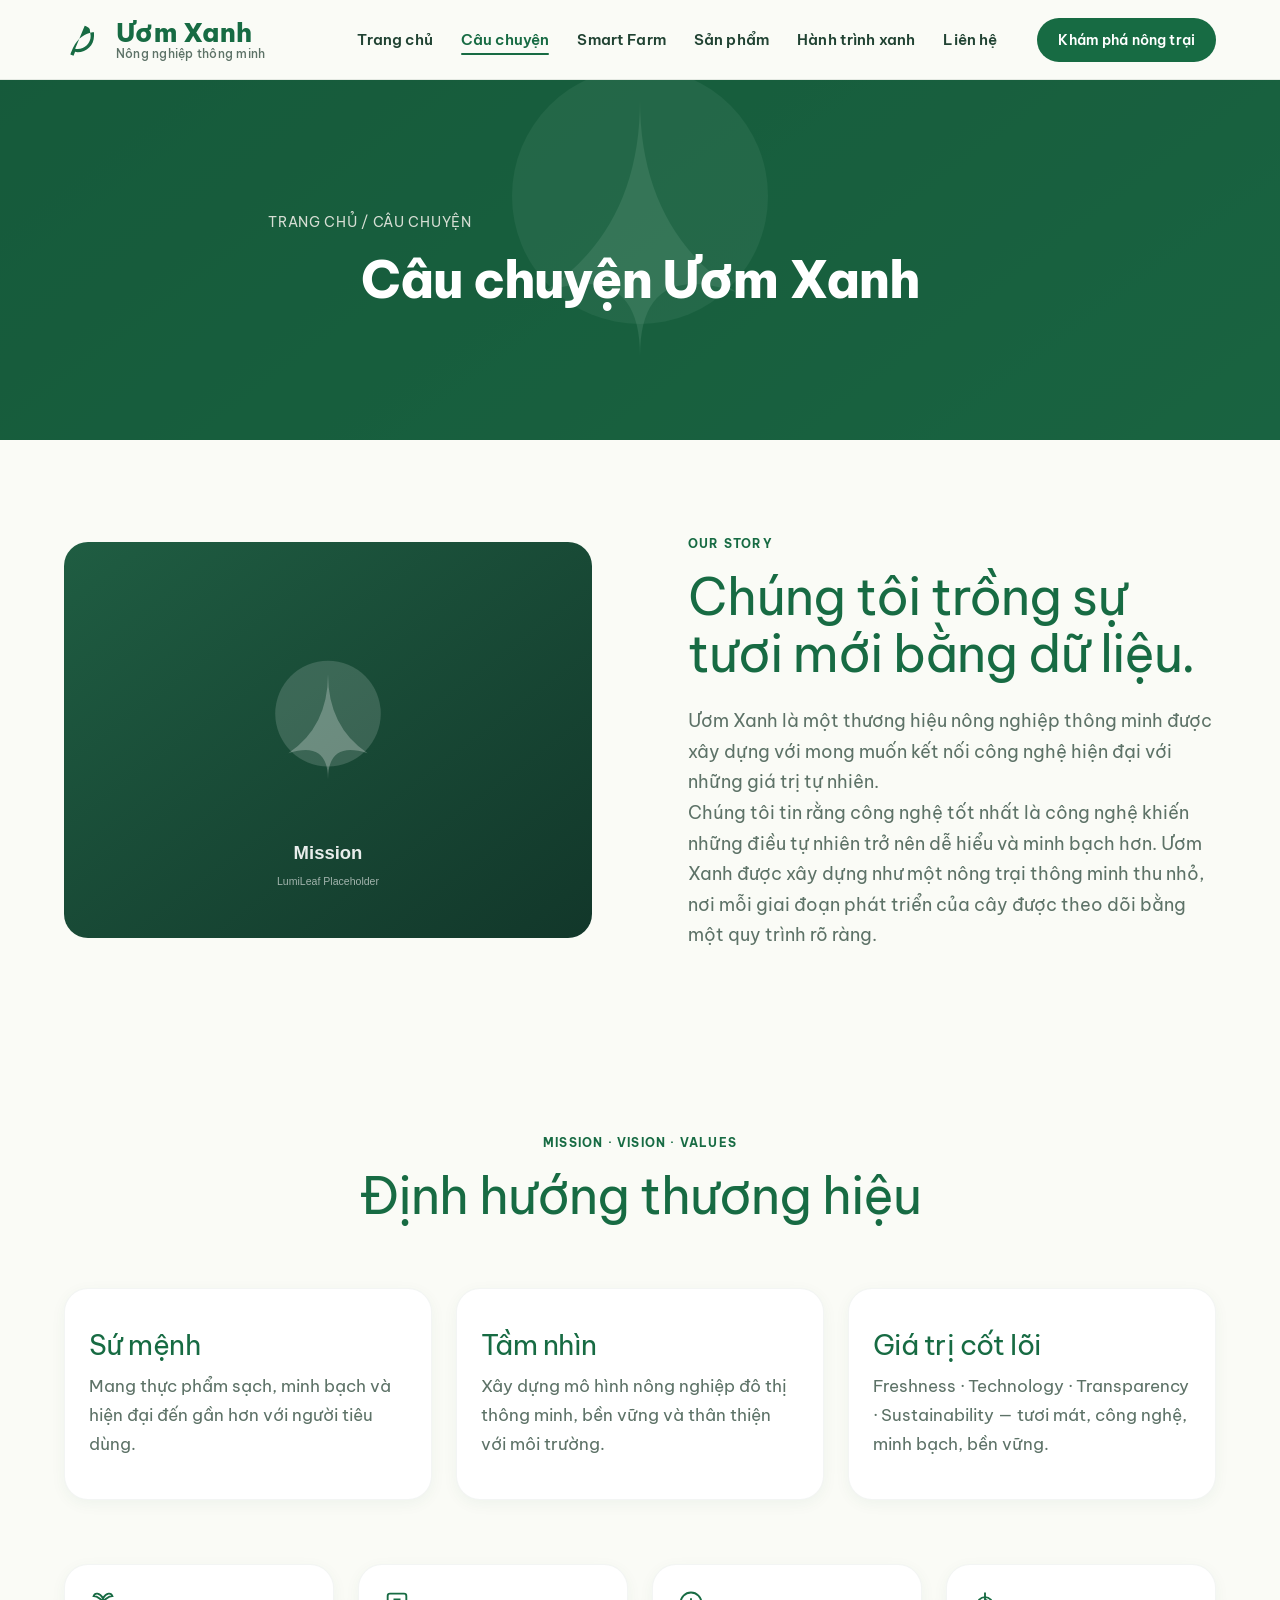
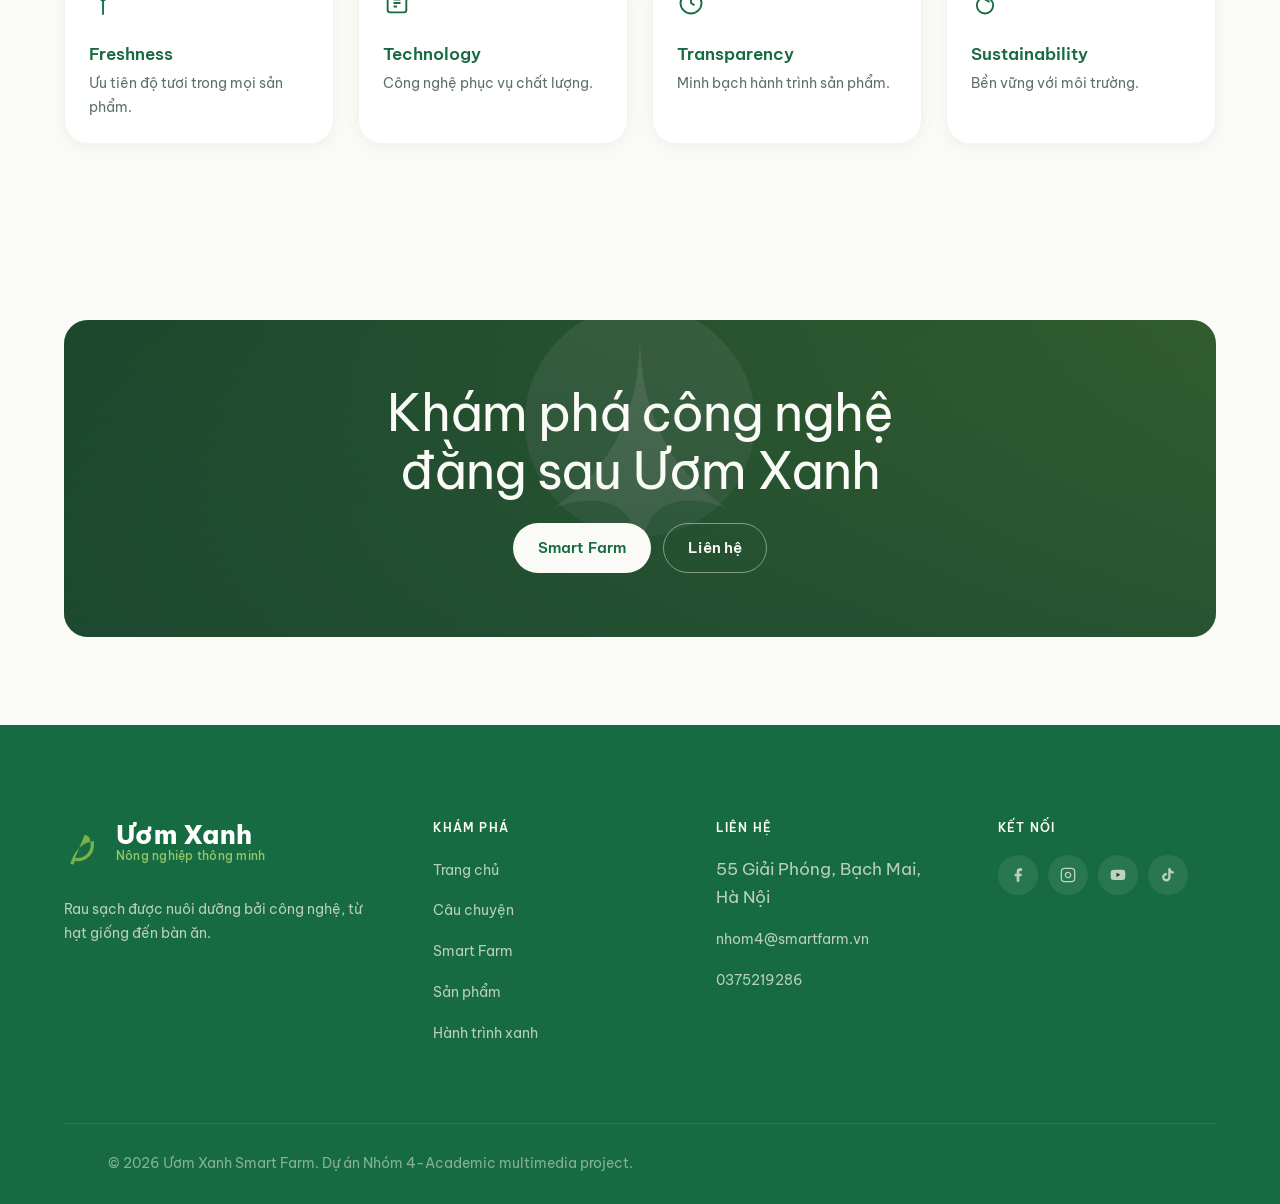
==== lumileaf-smart-farm/pages/about.html @ d13b1b92 "Smart farm" ====
<!DOCTYPE html>
<html lang="vi">
<head>
  <meta charset="UTF-8">
  <meta name="viewport" content="width=device-width, initial-scale=1.0">
  <meta name="description" content="Câu chuyện Ươm Xanh Smart Farm - Sứ mệnh, tầm nhìn và giá trị thương hiệu nông nghiệp thông minh.">
  <title>Câu chuyện | Ươm Xanh Smart Farm</title>
  <link rel="icon" href="../assets/logo/uom-xanh-logo.png" type="image/png">
  <link rel="preconnect" href="https://fonts.googleapis.com">
  <link rel="preconnect" href="https://fonts.gstatic.com" crossorigin>
  <link href="https://fonts.googleapis.com/css2?family=Be+Vietnam+Pro:ital,wght@0,400;0,500;0,600;0,700;0,800;1,400;1,500&family=Lora:ital,wght@0,400;0,500;0,600;0,700;1,400;1,500&display=swap" rel="stylesheet">
  <link rel="stylesheet" href="../css/reset.css">
  <link rel="stylesheet" href="../css/variables.css">
  <link rel="stylesheet" href="../css/style.css">
  <link rel="stylesheet" href="../css/animations.css">
  <link rel="stylesheet" href="../css/responsive.css">
</head>
<body>

  <header class="header" role="banner">
    <div class="container header__inner">
      <a href="../index.html" class="nav__logo" aria-label="Ươm Xanh - Trang chủ">
        <div class="brand-icon">
          <svg viewBox="0 0 24 24" fill="currentColor"><path d="M17,8C8,10 5.9,16.17 3.82,21.34L5.71,22L6.66,19.7C7.14,19.87 7.64,20 8.16,20C13.59,20 18,15.61 18,10.18V8H17ZM16,10.18C16,14.5 12.49,18 8.16,18C7.65,18 7.16,17.95 6.69,17.84L12.42,4.08C13.59,4.41 14.65,5.08 15.43,5.96L16,10.18Z" /></svg>
        </div>
        <div class="brand-logo">
          <div class="brand-logo__main">Ươm Xanh</div>
          <div class="brand-logo__sub">Nông nghiệp thông minh</div>
        </div>
      </a>
      <nav class="nav__menu" aria-label="Điều hướng chính">
        <ul class="nav__links">
          <li><a href="../index.html" class="nav__link">Trang chủ</a></li>
          <li><a href="about.html" class="nav__link">Câu chuyện</a></li>
          <li><a href="smart-farm.html" class="nav__link">Smart Farm</a></li>
          <li><a href="products.html" class="nav__link">Sản phẩm</a></li>
          <li><a href="journey.html" class="nav__link">Hành trình xanh</a></li>
          <li><a href="contact.html" class="nav__link">Liên hệ</a></li>
        </ul>
        <a href="smart-farm.html" class="btn btn--primary nav__cta">Khám phá nông trại</a>
      </nav>
      <button class="nav__toggle" aria-label="Mở menu" aria-expanded="false">
        <span></span><span></span><span></span>
      </button>
    </div>
  </header>

  <!-- MOBILE NAV -->
  <div class="mobile-nav" aria-hidden="true">
    <div class="mobile-nav__overlay"></div>
    <nav class="mobile-nav__panel" aria-label="Menu di động">
      <a href="../index.html" class="mobile-nav__link">Trang chủ</a>
      <a href="about.html" class="mobile-nav__link">Câu chuyện</a>
      <a href="smart-farm.html" class="mobile-nav__link">Smart Farm</a>
      <a href="products.html" class="mobile-nav__link">Sản phẩm</a>
      <a href="journey.html" class="mobile-nav__link">Hành trình xanh</a>
      <a href="contact.html" class="mobile-nav__link">Liên hệ</a>
      <a href="smart-farm.html" class="btn btn--primary mobile-nav__cta">Khám phá nông trại</a>
    </nav>
  </div>

  <main>
    <section class="page-hero">
      <div class="page-hero__bg"><img src="../assets/images/about/team-farm.svg" alt=""></div>
      <div class="page-hero__overlay"></div>
      <div class="container page-hero__content">
        <p class="page-hero__breadcrumb"><a href="../index.html">Trang chủ</a> / Câu chuyện</p>
        <h1 class="page-hero__title">Câu chuyện Ươm Xanh</h1>
      </div>
    </section>

    <section class="section">
      <div class="container">
        <div class="about-grid">
          <div class="intro__image reveal">
            <img src="../assets/images/about/mission.svg" alt="Đội ngũ Ươm Xanh tại nông trại thông minh">
          </div>
          <div class="reveal reveal-delay-2">
            <span class="section__eyebrow">Our Story</span>
            <h2 class="section__title">Chúng tôi trồng sự tươi mới bằng dữ liệu.</h2>
            <p class="section__desc">Ươm Xanh là một thương hiệu nông nghiệp thông minh được xây dựng với mong muốn kết nối công nghệ hiện đại với những giá trị tự nhiên.</p>
            <p class="section__desc">Chúng tôi tin rằng công nghệ tốt nhất là công nghệ khiến những điều tự nhiên trở nên dễ hiểu và minh bạch hơn. Ươm Xanh được xây dựng như một nông trại thông minh thu nhỏ, nơi mỗi giai đoạn phát triển của cây được theo dõi bằng một quy trình rõ ràng.</p>
          </div>
        </div>
      </div>
    </section>

    <section class="section section--cream">
      <div class="container">
        <div class="section__header section__header--center reveal">
          <span class="section__eyebrow">Mission · Vision · Values</span>
          <h2 class="section__title">Định hướng thương hiệu</h2>
        </div>
        <div class="mvv-grid reveal">
          <article class="mvv-card">
            <h3>Sứ mệnh</h3>
            <p>Mang thực phẩm sạch, minh bạch và hiện đại đến gần hơn với người tiêu dùng.</p>
          </article>
          <article class="mvv-card">
            <h3>Tầm nhìn</h3>
            <p>Xây dựng mô hình nông nghiệp đô thị thông minh, bền vững và thân thiện với môi trường.</p>
          </article>
          <article class="mvv-card">
            <h3>Giá trị cốt lõi</h3>
            <p>Freshness · Technology · Transparency · Sustainability — tươi mát, công nghệ, minh bạch, bền vững.</p>
          </article>
        </div>
        <div class="values-grid reveal">
          <div class="value-card">
            <div class="value-card__icon" aria-hidden="true"><svg viewBox="0 0 24 24" fill="none" stroke="currentColor" stroke-width="1.6"><path d="M12 22V8"/><path d="M12 8c-3-5-7-5-8-2 4 0 5 3 8 4 3-1 4-4 8-4-1-3-5-3-8 2z"/></svg></div>
            <h3 class="value-card__title">Freshness</h3>
            <p class="value-card__desc">Ưu tiên độ tươi trong mọi sản phẩm.</p>
          </div>
          <div class="value-card">
            <div class="value-card__icon" aria-hidden="true"><svg viewBox="0 0 24 24" fill="none" stroke="currentColor" stroke-width="1.6"><rect x="4" y="4" width="16" height="16" rx="2"/><path d="M9 9h6M9 12h6M9 15h3"/></svg></div>
            <h3 class="value-card__title">Technology</h3>
            <p class="value-card__desc">Công nghệ phục vụ chất lượng.</p>
          </div>
          <div class="value-card">
            <div class="value-card__icon" aria-hidden="true"><svg viewBox="0 0 24 24" fill="none" stroke="currentColor" stroke-width="1.6"><circle cx="12" cy="12" r="9"/><path d="M12 8v4l3 2"/></svg></div>
            <h3 class="value-card__title">Transparency</h3>
            <p class="value-card__desc">Minh bạch hành trình sản phẩm.</p>
          </div>
          <div class="value-card">
            <div class="value-card__icon" aria-hidden="true"><svg viewBox="0 0 24 24" fill="none" stroke="currentColor" stroke-width="1.6"><path d="M12 3v6l4 2"/><circle cx="12" cy="14" r="7"/></svg></div>
            <h3 class="value-card__title">Sustainability</h3>
            <p class="value-card__desc">Bền vững với môi trường.</p>
          </div>
        </div>
      </div>
    </section>

    <section class="section">
      <div class="container">
        <div class="cta-banner reveal">
          <div class="cta-banner__bg"><img src="../assets/images/farm/farm-vertical.svg" alt=""></div>
          <div class="cta-banner__overlay"></div>
          <div class="cta-banner__content">
            <h2 class="cta-banner__title">Khám phá công nghệ đằng sau Ươm Xanh</h2>
            <div class="cta-banner__actions">
              <a href="smart-farm.html" class="btn btn--light">Smart Farm</a>
              <a href="contact.html" class="btn btn--ghost">Liên hệ</a>
            </div>
          </div>
        </div>
      </div>
    </section>
  </main>

  <footer class="footer" role="contentinfo">
    <div class="container">
      <div class="footer__grid">
        <div class="footer__brand">
          <a href="../index.html" class="nav__logo" aria-label="Trang chủ" style="margin-bottom: 24px; color: var(--white);">
            <div class="brand-icon" style="color: var(--green-600);">
              <svg viewBox="0 0 24 24" fill="currentColor"><path d="M17,8C8,10 5.9,16.17 3.82,21.34L5.71,22L6.66,19.7C7.14,19.87 7.64,20 8.16,20C13.59,20 18,15.61 18,10.18V8H17ZM16,10.18C16,14.5 12.49,18 8.16,18C7.65,18 7.16,17.95 6.69,17.84L12.42,4.08C13.59,4.41 14.65,5.08 15.43,5.96L16,10.18Z" /></svg>
            </div>
            <div class="brand-logo">
              <div class="brand-logo__main" style="color: var(--white);">Ươm Xanh</div>
              <div class="brand-logo__sub" style="color: var(--green-400);">Nông nghiệp thông minh</div>
            </div>
          </a>
          <p class="footer__desc">Rau sạch được nuôi dưỡng bởi công nghệ, từ hạt giống đến bàn ăn.</p>
        </div>
        <div>
          <h4 class="footer__title">Khám phá</h4>
          <ul class="footer__links">
            <li><a href="../index.html">Trang chủ</a></li>
            <li><a href="about.html">Câu chuyện</a></li>
            <li><a href="smart-farm.html">Smart Farm</a></li>
            <li><a href="products.html">Sản phẩm</a></li>
            <li><a href="journey.html">Hành trình xanh</a></li>
          </ul>
        </div>
        <div>
          <h4 class="footer__title">Liên hệ</h4>
          <ul class="footer__links">
            <li>55 Giải Phóng, Bạch Mai, Hà Nội</li>
            <li><a href="mailto:nhom4@smartfarm.vn">nhom4@smartfarm.vn</a></li>
            <li><a href="tel:0375219286">0375219286</a></li>
          </ul>
        </div>
        <div>
          <h4 class="footer__title">Kết nối</h4>
          <div class="footer__social">
            <a href="#" aria-label="Facebook"><svg viewBox="0 0 24 24" fill="currentColor"><path d="M18 2h-3a5 5 0 0 0-5 5v3H7v4h3v8h4v-8h3l1-4h-4V7a1 1 0 0 1 1-1h3z"/></svg></a>
            <a href="#" aria-label="Instagram"><svg viewBox="0 0 24 24" fill="none" stroke="currentColor" stroke-width="2"><rect x="2" y="2" width="20" height="20" rx="5"/><path d="M16 11.37A4 4 0 1 1 12.63 8 4 4 0 0 1 16 11.37z"/><line x1="17.5" y1="6.5" x2="17.51" y2="6.5"/></svg></a>
            <a href="#" aria-label="YouTube"><svg viewBox="0 0 24 24" fill="currentColor"><path d="M22.54 6.42a2.78 2.78 0 0 0-1.94-2C18.88 4 12 4 12 4s-6.88 0-8.6.46a2.78 2.78 0 0 0-1.94 2A29 29 0 0 0 1 11.75a29 29 0 0 0 .46 5.33A2.78 2.78 0 0 0 3.4 19.13C5.12 19.56 12 19.56 12 19.56s6.88 0 8.6-.46a2.78 2.78 0 0 0 1.94-2 29 29 0 0 0 .46-5.25 29 29 0 0 0-.46-5.43z"/><polygon points="9.75 15.02 15.5 11.75 9.75 8.48 9.75 15.02" fill="#12372A"/></svg></a>
            <a href="#" aria-label="TikTok"><svg viewBox="0 0 24 24" fill="currentColor"><path d="M19.59 6.69a4.83 4.83 0 0 1-3.77-4.25V2h-3.45v13.67a2.89 2.89 0 0 1-2.88 2.5 2.89 2.89 0 0 1-2.89-2.89 2.89 2.89 0 0 1 2.89-2.89c.28 0 .54.04.79.1V9.01a6.27 6.27 0 0 0-.79-.05 6.34 6.34 0 0 0-6.34 6.34 6.34 6.34 0 0 0 6.34 6.34 6.34 6.34 0 0 0 6.33-6.34V8.69a8.18 8.18 0 0 0 4.78 1.52V6.76a4.85 4.85 0 0 1-1.01-.07z"/></svg></a>
          </div>
        </div>
      </div>
      <div class="footer__bottom">
        <p>© 2026 Ươm Xanh Smart Farm. Dự án Nhóm 4-Academic multimedia project.</p>
      </div>
    </div>
  </footer>

  <script type="module" src="../js/main.js"></script>
</body>
</html>
---- lumileaf-smart-farm/css/variables.css ----
/* Ươm Xanh Smart Farm - Design Tokens */

:root {
  /* New Design System Colors */
  --green-900: #176B43; /* Primary dark green */
  --green-800: #1A7A4C; /* Slight variation for hover */
  --green-700: #176B43; /* Mapping existing vars to primary */
  --green-600: #79B24A; /* Fresh green */
  --green-500: #79B24A;
  --green-400: #93C868;

  --sage-200: #DDECCF; /* Light green */
  --sage-100: #DDECCF;

  --cream-300: #EAEFDF;
  --cream-200: #F5F8F0; /* Very light green / cream */
  --cream-100: #FAFBF6;

  --surface: #FAFBF6;
  --white: #FFFFFF;

  --text-primary: #214333; /* Text dark */
  --text-secondary: #5D7267; /* Text secondary */
  --text-muted: #8A9D93;

  --border: rgba(33, 67, 51, 0.10); /* Border nhẹ */

  --color-primary: var(--green-900);
  --color-dark: var(--green-900);
  --color-accent: var(--green-600);
  --color-light-green: var(--sage-100);
  --color-cream: var(--cream-100);
  --color-background: var(--surface);
  --color-text: var(--text-primary);
  --color-white: var(--white);
  --color-muted: var(--text-secondary);
  --color-border: var(--border);

  --font-heading: "Be Vietnam Pro", Arial, sans-serif;
  --font-body: "Be Vietnam Pro", Arial, sans-serif;
  --font-accent: "Be Vietnam Pro", Arial, sans-serif; /* Unified typography */

  --fs-xs: 0.875rem;
  --fs-sm: 0.875rem;
  --fs-base: 1.0625rem;
  --fs-md: 1.125rem;
  --fs-lg: 1.25rem;
  --fs-xl: 1.5rem;
  --fs-2xl: clamp(1.5rem, 2vw, 2rem);
  --fs-3xl: clamp(2.2rem, 4vw, 3.8rem);
  --fs-4xl: clamp(2.8rem, 5vw, 5rem);
  --fs-hero: clamp(2.7rem, 7vw, 6.5rem);
  --fs-nav: 0.95rem;
  --fs-btn: 0.95rem;
  --fs-label: 0.75rem;

  --lh-heading: 1.12;
  --lh-body: 1.7;
  --lh-nav: 1.3;

  --space-xs: 8px;
  --space-sm: 16px;
  --space-md: 24px;
  --space-lg: 40px;
  --space-xl: 64px;
  --space-2xl: 96px;
  --space-3xl: 128px;
  --space-section: 96px;

  --container: 1240px;
  --container-narrow: 900px;
  --header-height: 80px; /* Slightly taller for airy feel */
  --measure: 68ch;

  --radius-sm: 10px;
  --radius-md: 16px;
  --radius-lg: 20px;
  --radius-xl: 24px;
  --radius-full: 999px;

  --shadow-sm: 0 4px 15px rgba(23, 107, 67, 0.05);
  --shadow-md: 0 8px 30px rgba(23, 107, 67, 0.08); /* Shadow nhẹ */
  --shadow-lg: 0 15px 45px rgba(23, 107, 67, 0.12);

  --ease: cubic-bezier(0.22, 1, 0.36, 1);
  --transition: 600ms var(--ease);
  --transition-fast: 320ms var(--ease);

  --z-header: 1000;
  --z-overlay: 1100;
  --z-modal: 1200;
  --z-toast: 1300;
}
---- lumileaf-smart-farm/css/style.css ----
/* Ươm Xanh Smart Farm - Main Styles */

/* ===== BASE ===== */
body {
  overflow-x: hidden;
}

body.menu-open {
  overflow: hidden;
}

.container {
  width: min(90%, var(--container));
  margin-inline: auto;
}

.container--narrow {
  width: min(90%, var(--container-narrow));
}

.section {
  padding-block: var(--space-section);
}

.section--surface { background: var(--surface); }
.section--cream { background: var(--cream-100); }
.section--sage { background: var(--sage-100); }
.section--white { background: var(--white); }

.section--dark {
  background: var(--green-900);
  color: var(--cream-100);
}

.section--dark h1,
.section--dark h2,
.section--dark h3,
.section--dark h4 {
  color: var(--cream-100);
}

.section__eyebrow {
  display: inline-block;
  font-family: var(--font-body);
  font-size: var(--fs-label);
  font-weight: 700;
  letter-spacing: 0.1em;
  text-transform: uppercase;
  color: var(--green-900);
  margin-bottom: var(--space-sm);
  line-height: 1.3;
}

.section--dark .section__eyebrow {
  color: var(--green-400);
}

.section__title {
  font-size: var(--fs-3xl);
  color: var(--green-900);
  margin-bottom: var(--space-md);
  max-width: 18ch;
}

.section__header--center .section__title {
  max-width: 20ch;
  margin-inline: auto;
}

.section--dark .section__title {
  color: var(--cream-100);
}

.section__desc {
  font-size: var(--fs-md);
  color: var(--text-secondary);
  max-width: var(--measure);
  line-height: var(--lh-body);
}

.section--dark .section__desc {
  color: rgba(248, 245, 238, 0.78);
}

.section__header {
  margin-bottom: var(--space-xl);
}

.section__header--center {
  text-align: center;
}

.section__header--center .section__desc {
  margin-inline: auto;
}

.text-center { text-align: center; }

.section-cta {
  margin-top: var(--space-lg);
  text-align: center;
}

/* ===== BUTTONS ===== */
.btn {
  display: inline-flex;
  align-items: center;
  justify-content: center;
  gap: 10px;
  height: 50px;
  padding: 0 24px;
  font-family: var(--font-body);
  font-size: var(--fs-btn);
  font-weight: 600;
  letter-spacing: 0.01em;
  line-height: 1;
  border-radius: var(--radius-full);
  border: 1px solid transparent;
  transition: background var(--transition-fast), color var(--transition-fast),
    border-color var(--transition-fast), transform var(--transition-fast);
  white-space: nowrap;
}

.btn svg {
  width: 16px;
  height: 16px;
  flex-shrink: 0;
}

.btn--primary {
  background: var(--green-700);
  color: var(--white);
}

.btn--primary:hover {
  background: var(--green-900);
  transform: translateY(-1px);
}

.btn--secondary {
  background: transparent;
  color: var(--green-700);
  border-color: var(--green-700);
}

.btn--secondary:hover {
  background: var(--green-700);
  color: var(--white);
}

.btn--ghost {
  background: transparent;
  color: var(--cream-100);
  border-color: rgba(248, 245, 238, 0.45);
}

.btn--ghost:hover {
  background: rgba(248, 245, 238, 0.1);
  border-color: var(--cream-100);
}

.btn--outline {
  background: transparent;
  color: var(--green-700);
  border-color: var(--green-700);
}

.btn--outline:hover {
  background: var(--green-700);
  color: var(--white);
}

.btn--light {
  background: var(--cream-100);
  color: var(--green-900);
}

.btn--light:hover {
  background: var(--white);
  transform: translateY(-1px);
}

.nav__cta {
  height: 44px;
  padding: 0 20px;
  font-size: 0.875rem;
}

/* ===== HEADER / NAVBAR ===== */
.header {
  position: fixed;
  top: 0;
  left: 0;
  right: 0;
  z-index: var(--z-header);
  height: var(--header-height);
  background: var(--surface);
  border-bottom: 1px solid var(--border);
  transition: box-shadow 400ms var(--ease);
}

.header.is-scrolled {
  box-shadow: var(--shadow-sm);
}

.header__inner {
  display: flex;
  align-items: center;
  justify-content: space-between;
  height: 100%;
  gap: var(--space-md);
}

.nav__logo {
  display: flex;
  align-items: center;
  gap: 12px;
  z-index: calc(var(--z-header) + 2);
  flex-shrink: 0;
  text-decoration: none;
}

.brand-icon {
  width: 40px;
  height: 40px;
  color: var(--green-900);
  display: flex;
  align-items: center;
  justify-content: center;
}

.brand-icon svg {
  width: 100%;
  height: 100%;
}

.brand-logo {
  display: flex;
  flex-direction: column;
  justify-content: center;
  line-height: 1.1;
}

.brand-logo__main {
  font-family: var(--font-heading);
  font-size: 1.6rem;
  font-weight: 800;
  letter-spacing: 0.01em;
  color: var(--green-900);
  text-transform: none;
}

.brand-logo__sub {
  font-family: var(--font-body);
  font-size: 0.75rem;
  font-weight: 500;
  letter-spacing: 0.02em;
  color: var(--text-secondary);
}

.nav__menu {
  display: flex;
  align-items: center;
  gap: var(--space-lg);
}

.nav__links {
  display: flex;
  align-items: center;
  gap: 28px;
}

.nav__link {
  font-size: var(--fs-nav);
  font-weight: 600;
  letter-spacing: 0.01em;
  line-height: var(--lh-nav);
  color: var(--text-primary);
  padding: 6px 0;
  position: relative;
  transition: color var(--transition-fast);
}

.nav__link:hover {
  color: var(--green-600);
}

.nav__link::after {
  content: '';
  position: absolute;
  bottom: 0;
  left: 0;
  width: 0;
  height: 2px;
  background: var(--green-700);
  transition: width var(--transition-fast);
  border-radius: 2px;
}

.nav__link:hover::after,
.nav__link.is-active::after {
  width: 100%;
}

.nav__link.is-active {
  color: var(--green-900);
}

.nav__toggle {
  display: none;
  flex-direction: column;
  justify-content: center;
  gap: 5px;
  width: 28px;
  height: 28px;
  padding: 0;
  z-index: calc(var(--z-header) + 2);
}

.nav__toggle span {
  display: block;
  height: 2px;
  background: var(--green-900);
  border-radius: 2px;
  transition: var(--transition-fast);
}

.nav__toggle.is-active span:nth-child(1) {
  transform: translateY(6.5px) rotate(45deg);
}

.nav__toggle.is-active span:nth-child(2) {
  opacity: 0;
}

.nav__toggle.is-active span:nth-child(3) {
  transform: translateY(-6.5px) rotate(-45deg);
}

/* Mobile Nav */
.mobile-nav {
  position: fixed;
  inset: 0;
  z-index: calc(var(--z-header) + 1);
  pointer-events: none;
  visibility: hidden;
}

.mobile-nav.is-open {
  pointer-events: auto;
  visibility: visible;
}

.mobile-nav__overlay {
  position: absolute;
  inset: 0;
  background: rgba(18, 55, 42, 0.35);
  opacity: 0;
  transition: opacity 320ms var(--ease);
}

.mobile-nav.is-open .mobile-nav__overlay {
  opacity: 1;
}

.mobile-nav__panel {
  position: absolute;
  top: 0;
  left: 0;
  right: 0;
  width: 100%;
  min-height: 100%;
  background: var(--cream-100);
  padding: calc(var(--header-height) + 32px) 8% 48px;
  display: flex;
  flex-direction: column;
  gap: 8px;
  opacity: 0;
  transform: translateY(16px);
  transition: opacity 400ms var(--ease), transform 400ms var(--ease);
}

.mobile-nav.is-open .mobile-nav__panel {
  opacity: 1;
  transform: translateY(0);
}

.mobile-nav__link {
  font-size: 1.35rem;
  font-weight: 500;
  color: var(--text-primary);
  padding: 14px 0;
  letter-spacing: 0.01em;
  border-bottom: 1px solid var(--border);
}

.mobile-nav__link.is-active {
  color: var(--green-700);
}

.mobile-nav__cta {
  margin-top: var(--space-lg);
  align-self: flex-start;
}

/* ===== HERO ===== */
.hero {
  position: relative;
  min-height: max(100svh, 800px);
  display: flex;
  align-items: center;
  overflow: hidden;
  background: var(--cream-100);
  padding-top: var(--header-height);
}

.hero__bg-shape {
  position: absolute;
  top: 0;
  right: 0;
  bottom: 0;
  width: 45%;
  background: var(--sage-200);
  border-bottom-left-radius: 120px;
  z-index: 0;
}

.hero .container {
  position: relative;
  z-index: 2;
  width: min(90%, var(--container));
}

.hero__grid {
  display: grid;
  grid-template-columns: 1fr 1.1fr;
  gap: var(--space-2xl);
  align-items: center;
  padding-block: var(--space-xl) var(--space-3xl);
}

.hero__content {
  color: var(--text-primary);
  text-align: left;
}

.hero__eyebrow {
  color: var(--green-900);
  font-weight: 700;
  font-size: 0.9rem;
  letter-spacing: 0.15em;
  margin-bottom: var(--space-sm);
  display: inline-block;
}

.hero__brand {
  font-size: clamp(2.5rem, 5vw, 4rem);
  font-weight: 800;
  letter-spacing: -0.02em;
  line-height: 1.1;
  color: var(--green-900);
  margin-bottom: var(--space-xs);
}

.hero__slogan {
  font-family: var(--font-body);
  font-size: clamp(1.4rem, 2.5vw, 1.8rem);
  font-weight: 500;
  color: var(--green-600);
  margin-bottom: var(--space-md);
  line-height: 1.3;
}

.hero__desc {
  font-size: var(--fs-md);
  color: var(--text-secondary);
  max-width: 46ch;
  margin: 0 0 var(--space-lg);
  line-height: 1.7;
}

.hero__actions {
  display: flex;
  flex-wrap: wrap;
  gap: 16px;
}

.hero__visual {
  position: relative;
}

.hero__image-wrap {
  position: relative;
  border-radius: var(--radius-xl);
  box-shadow: var(--shadow-lg);
  border: 10px solid var(--white);
}

.hero__image {
  width: 100%;
  height: auto;
  border-radius: calc(var(--radius-xl) - 4px);
  display: block;
}

.glass-card {
  position: absolute;
  background: rgba(255, 255, 255, 0.85);
  backdrop-filter: blur(12px);
  -webkit-backdrop-filter: blur(12px);
  border: 1px solid rgba(255, 255, 255, 0.4);
  border-radius: var(--radius-lg);
  padding: 16px 20px;
  display: flex;
  align-items: center;
  gap: 16px;
  box-shadow: var(--shadow-md);
  z-index: 3;
}

.hero-card__icon {
  width: 40px;
  height: 40px;
  background: var(--white);
  color: var(--green-700);
  border-radius: 50%;
  display: flex;
  align-items: center;
  justify-content: center;
  box-shadow: var(--shadow-sm);
}

.hero-card__icon svg {
  width: 20px;
  height: 20px;
}

.hero-card__label {
  font-size: 0.8rem;
  color: var(--text-muted);
  font-weight: 600;
  text-transform: uppercase;
  letter-spacing: 0.05em;
  margin-bottom: 2px;
}

.hero-card__value {
  font-size: 1.25rem;
  font-weight: 800;
  color: var(--green-900);
  line-height: 1;
}

.hero-card--temp {
  top: 15%;
  left: -10%;
  animation: float 6s ease-in-out infinite;
}

.hero-card--humid {
  bottom: 10%;
  right: -5%;
  animation: float 7s ease-in-out infinite reverse;
}

/* FEATURE BAR */
.feature-bar {
  margin-top: -60px;
  position: relative;
  z-index: 10;
  padding-bottom: var(--space-xl);
}

.feature-bar__card {
  background: var(--white);
  border-radius: var(--radius-xl);
  box-shadow: var(--shadow-md);
  border: 1px solid rgba(33, 67, 51, 0.05);
  display: flex;
  align-items: center;
  justify-content: space-between;
  padding: 24px 40px;
}

.feature-item {
  display: flex;
  align-items: center;
  gap: 16px;
}

.feature-item__icon {
  width: 48px;
  height: 48px;
  background: var(--sage-100);
  color: var(--green-700);
  border-radius: 50%;
  display: flex;
  align-items: center;
  justify-content: center;
}

.feature-item__icon svg {
  width: 24px;
  height: 24px;
}

.feature-item__text {
  font-weight: 700;
  font-size: 1.05rem;
  color: var(--green-900);
}

.feature-divider {
  width: 1px;
  height: 40px;
  background: var(--border);
}

.hero__scroll svg {
  width: 20px;
  height: 20px;
}

/* Page Hero */
.page-hero {
  position: relative;
  min-height: 40vh;
  display: flex;
  align-items: center;
  justify-content: center;
  padding: var(--space-2xl) 0;
  margin-top: var(--header-height);
  text-align: center;
}

.page-hero__bg {
  position: absolute;
  inset: 0;
  z-index: 0;
}

.page-hero__bg img {
  width: 100%;
  height: 100%;
  object-fit: cover;
}

.page-hero__overlay {
  position: absolute;
  inset: 0;
  background: rgba(23, 107, 67, 0.65);
  z-index: 1;
}

.page-hero__content {
  position: relative;
  z-index: 2;
  color: var(--cream-100);
}

.page-hero__breadcrumb {
  font-size: var(--fs-sm);
  color: rgba(248, 245, 238, 0.85);
  margin-bottom: var(--space-sm);
  letter-spacing: 0.05em;
  text-transform: uppercase;
}

.page-hero__breadcrumb a:hover {
  color: var(--white);
}

.page-hero__title {
  font-size: clamp(2.5rem, 4vw, 3.5rem);
  font-weight: 800;
  color: var(--white);
  max-width: 20ch;
  margin-inline: auto;
}

/* ===== STATS ===== */
.stats {
  background: var(--white);
  padding-block: var(--space-xl);
  border-bottom: 1px solid var(--border);
}

.stats__grid {
  display: grid;
  grid-template-columns: repeat(4, 1fr);
  gap: var(--space-md);
}

.stat-card {
  text-align: center;
  padding: var(--space-sm) var(--space-sm);
}

.stat-card__number {
  font-family: var(--font-heading);
  font-size: clamp(2.4rem, 4vw, 3.6rem);
  color: var(--green-900);
  line-height: 1.05;
  letter-spacing: -0.03em;
  margin-bottom: 8px;
}

.stat-card__number span {
  font-size: inherit;
}

.stat-card__label {
  font-size: var(--fs-sm);
  color: var(--text-secondary);
  font-weight: 500;
  letter-spacing: 0.02em;
}

/* ===== INTRO / USP ===== */
.intro__grid {
  display: grid;
  grid-template-columns: 1fr 1fr;
  gap: var(--space-2xl);
  align-items: center;
}

.intro__image {
  border-radius: var(--radius-xl);
  overflow: hidden;
}

.intro__image img {
  width: 100%;
  aspect-ratio: 4 / 3;
  object-fit: cover;
  transition: transform 400ms var(--ease);
}

.intro__image:hover img {
  transform: scale(1.03);
}

.intro__text .section__title {
  max-width: 14ch;
}

.intro__text .section__desc + .section__desc {
  margin-top: var(--space-sm);
}

.usp-grid {
  display: grid;
  grid-template-columns: repeat(4, 1fr);
  gap: var(--space-md);
  margin-top: var(--space-2xl);
}

.usp-card {
  background: var(--white);
  border-radius: var(--radius-xl);
  padding: var(--space-md) var(--space-md) var(--space-lg);
  border: 1px solid rgba(33, 67, 51, 0.05);
  box-shadow: var(--shadow-sm);
  transition: transform var(--transition-fast), box-shadow var(--transition-fast);
}

.usp-card:hover {
  transform: translateY(-4px);
  box-shadow: var(--shadow-sm);
}

.usp-card__icon {
  width: 44px;
  height: 44px;
  background: var(--sage-100);
  border-radius: var(--radius-sm);
  display: flex;
  align-items: center;
  justify-content: center;
  margin-bottom: var(--space-sm);
  color: var(--green-700);
}

.usp-card__icon svg {
  width: 22px;
  height: 22px;
}

.usp-card__title {
  font-family: var(--font-body);
  font-weight: 600;
  font-size: 1.05rem;
  letter-spacing: 0;
  line-height: 1.3;
  margin-bottom: 8px;
  color: var(--green-900);
}

.usp-card__desc {
  font-size: var(--fs-sm);
  color: var(--text-secondary);
  line-height: 1.65;
  max-width: none;
}

/* ===== SMART FARM DASHBOARD ===== */
.smart-farm__layout {
  display: grid;
  grid-template-columns: 1fr 1fr;
  gap: var(--space-xl);
  align-items: center;
}

.smart-farm__visual {
  border-radius: var(--radius-xl);
  overflow: hidden;
}

.smart-farm__visual img {
  width: 100%;
  aspect-ratio: 4 / 3;
  object-fit: cover;
}

.dashboard {
  background: var(--white);
  border-radius: var(--radius-xl);
  padding: var(--space-lg);
  border: 1px solid rgba(33, 67, 51, 0.05);
  box-shadow: var(--shadow-sm);
  max-width: 800px;
  margin-inline: auto;
}

.section--cream .dashboard {
  max-width: 800px;
}

.smart-farm__layout .dashboard {
  max-width: none;
  margin-inline: 0;
}

.dashboard__header {
  display: flex;
  align-items: center;
  justify-content: space-between;
  margin-bottom: var(--space-md);
  padding-bottom: var(--space-sm);
  border-bottom: 1px solid var(--border);
}

.dashboard__title {
  font-family: var(--font-body);
  font-weight: 600;
  font-size: 1rem;
  color: var(--green-900);
  letter-spacing: 0;
}

.dashboard__status {
  display: flex;
  align-items: center;
  gap: 8px;
  font-size: var(--fs-label);
  color: var(--green-600);
  font-weight: 600;
  letter-spacing: 0.08em;
  text-transform: uppercase;
}

.dashboard__status-dot {
  width: 7px;
  height: 7px;
  background: var(--green-600);
  border-radius: 50%;
  animation: pulse 2.4s ease infinite;
}

.dashboard__grid {
  display: grid;
  grid-template-columns: repeat(2, 1fr);
  gap: 16px;
}

.metric-card {
  background: var(--cream-100);
  border-radius: var(--radius-lg);
  padding: 20px;
  border: 1px solid rgba(33, 67, 51, 0.05);
}

.metric-card__header {
  display: flex;
  align-items: center;
  gap: 10px;
  margin-bottom: 12px;
}

.metric-card__icon {
  width: 32px;
  height: 32px;
  background: var(--sage-100);
  border-radius: var(--radius-sm);
  display: flex;
  align-items: center;
  justify-content: center;
  color: var(--green-700);
}

.metric-card__icon svg {
  width: 16px;
  height: 16px;
}

.metric-card__label {
  font-size: var(--fs-label);
  color: var(--text-muted);
  font-weight: 600;
  text-transform: uppercase;
  letter-spacing: 0.1em;
}

.metric-card__value {
  font-family: var(--font-heading);
  font-size: 2rem;
  color: var(--green-900);
  margin-bottom: 10px;
  letter-spacing: -0.02em;
  line-height: 1.1;
}

.metric-card__bar {
  height: 3px;
  background: var(--sage-200);
  border-radius: 999px;
  overflow: hidden;
}

.metric-card__bar-fill {
  height: 100%;
  background: var(--green-700);
  border-radius: 999px;
  width: 0;
  transition: width 1s var(--ease);
}

.metric-card__status {
  font-family: var(--font-heading);
  font-size: 1.75rem;
  font-weight: 400;
  color: var(--green-900);
  letter-spacing: -0.02em;
}

.dashboard__note {
  margin-top: var(--space-md);
  font-size: var(--fs-sm);
  color: var(--text-muted);
  text-align: center;
  max-width: none;
}

.radial-grid {
  display: grid;
  grid-template-columns: repeat(3, 1fr);
  gap: var(--space-md);
  margin-top: var(--space-lg);
}

.radial-item {
  text-align: center;
}

.radial-item svg {
  width: 80px;
  height: 80px;
  margin: 0 auto 8px;
}

.radial-item__label {
  font-size: var(--fs-xs);
  color: var(--text-secondary);
}

/* ===== JOURNEY TIMELINE ===== */
.journey-timeline {
  position: relative;
  padding: var(--space-md) 0;
}

.journey-timeline__track {
  display: grid;
  grid-template-columns: repeat(6, 1fr);
  gap: 12px;
  position: relative;
}

.journey-timeline__track::before {
  content: '';
  position: absolute;
  top: 22px;
  left: 8%;
  right: 8%;
  height: 1px;
  background: var(--sage-200);
  z-index: 0;
}

.journey-timeline__progress {
  position: absolute;
  top: calc(var(--space-md) + 22px);
  left: 8%;
  height: 1px;
  background: var(--green-700);
  z-index: 1;
  width: 0;
  transition: width 700ms var(--ease);
}

.journey-step {
  text-align: center;
  position: relative;
  z-index: 2;
  padding: 0 4px;
  opacity: 0.45;
  transition: opacity 500ms var(--ease);
}

.journey-step.is-active {
  opacity: 1;
}

.journey-step__number {
  width: 44px;
  height: 44px;
  background: var(--surface);
  border: 1px solid var(--border);
  border-radius: 50%;
  display: flex;
  align-items: center;
  justify-content: center;
  margin: 0 auto 16px;
  font-family: var(--font-heading);
  font-weight: 400;
  font-size: 0.95rem;
  color: var(--text-secondary);
  position: relative;
  z-index: 2;
}

.journey-step.is-active .journey-step__number {
  background: var(--green-700);
  border-color: var(--green-700);
  color: var(--cream-100);
}

.journey-step__image {
  width: 72px;
  height: 72px;
  border-radius: var(--radius-md);
  overflow: hidden;
  margin: 0 auto 12px;
}

.journey-step__image img {
  width: 100%;
  height: 100%;
  object-fit: cover;
}

.journey-step__title {
  font-family: var(--font-body);
  font-weight: 600;
  font-size: 0.95rem;
  letter-spacing: 0;
  color: var(--green-900);
  margin-bottom: 6px;
}

.journey-step__desc {
  font-size: var(--fs-sm);
  color: var(--text-secondary);
  line-height: 1.55;
  max-width: none;
}

.journey-vertical {
  position: relative;
  padding-left: 48px;
}

.journey-vertical::before {
  content: '';
  position: absolute;
  left: 15px;
  top: 8px;
  bottom: 8px;
  width: 1px;
  background: var(--sage-200);
}

.journey-vertical__item {
  position: relative;
  padding-bottom: var(--space-lg);
  opacity: 0.5;
  transition: opacity 500ms var(--ease);
}

.journey-vertical__item:last-child {
  padding-bottom: 0;
}

.journey-vertical__item.is-active {
  opacity: 1;
}

.journey-vertical__dot {
  position: absolute;
  left: -48px;
  top: 0;
  width: 32px;
  height: 32px;
  background: var(--white);
  border: 1px solid var(--border);
  border-radius: 50%;
  display: flex;
  align-items: center;
  justify-content: center;
  font-family: var(--font-heading);
  font-size: 0.7rem;
  color: var(--text-secondary);
}

.journey-vertical__item.is-active .journey-vertical__dot {
  background: var(--green-700);
  border-color: var(--green-700);
  color: var(--cream-100);
}

.journey-vertical__content {
  background: var(--white);
  border-radius: var(--radius-xl);
  padding: var(--space-md);
  border: 1px solid rgba(33, 67, 51, 0.05);
  box-shadow: var(--shadow-sm);
  display: grid;
  grid-template-columns: 140px 1fr;
  gap: var(--space-md);
  align-items: center;
}

.journey-vertical__content img {
  width: 100%;
  aspect-ratio: 1;
  object-fit: cover;
  border-radius: var(--radius-md);
}

.journey-vertical__content h3 {
  font-size: 1.6rem;
  margin-bottom: 8px;
  color: var(--green-900);
}

/* ===== PRODUCTS ===== */
.filter-bar {
  display: flex;
  flex-wrap: wrap;
  gap: 8px;
  justify-content: center;
  margin-bottom: var(--space-lg);
}

.filter-chip {
  height: 42px;
  padding: 0 20px;
  font-size: var(--fs-sm);
  font-weight: 500;
  border-radius: var(--radius-full);
  border: 1px solid transparent;
  background: var(--cream-100);
  color: var(--green-900);
  transition: background var(--transition-fast), color var(--transition-fast);
}

.filter-chip:hover {
  background: var(--sage-200);
}

.filter-chip.is-active {
  background: var(--green-700);
  color: var(--white);
}

.products-grid {
  display: grid;
  grid-template-columns: repeat(3, 1fr);
  gap: var(--space-md);
}

.product-card {
  background: var(--white);
  border-radius: var(--radius-xl);
  overflow: hidden;
  border: 1px solid rgba(33, 67, 51, 0.05);
  box-shadow: var(--shadow-sm);
  transition: transform var(--transition-fast), box-shadow var(--transition-fast);
}

.product-card:hover {
  transform: translateY(-4px);
  box-shadow: var(--shadow-sm);
}

.product-card.is-hidden {
  display: none;
}

.product-card__image {
  position: relative;
  overflow: hidden;
  aspect-ratio: 4 / 5;
}

.product-card__image img {
  width: 100%;
  height: 100%;
  object-fit: cover;
  transition: transform 400ms var(--ease);
}

.product-card:hover .product-card__image img {
  transform: scale(1.03);
}

.product-card__tag {
  position: absolute;
  top: 16px;
  left: 16px;
  background: var(--green-900);
  color: var(--cream-100);
  font-size: var(--fs-label);
  font-weight: 600;
  letter-spacing: 0.08em;
  text-transform: uppercase;
  padding: 6px 12px;
  border-radius: var(--radius-full);
}

.product-card__body {
  padding: 24px;
}

.product-card__title {
  font-family: var(--font-heading);
  font-weight: 400;
  font-size: 1.5rem;
  letter-spacing: -0.02em;
  margin-bottom: 8px;
  color: var(--green-900);
}

.product-card__desc {
  font-size: var(--fs-sm);
  color: var(--text-secondary);
  margin-bottom: 20px;
  line-height: 1.65;
  max-width: none;
}

.product-card__btn {
  width: 100%;
}

/* ===== VIDEO SECTION ===== */
.video-section .section__header {
  margin-bottom: var(--space-lg);
}

.video-player-wrap {
  position: relative;
  max-width: 1100px;
  margin-inline: auto;
  border-radius: var(--radius-xl);
  overflow: hidden;
  background: var(--green-900);
}

.video-player-wrap video {
  width: 100%;
  aspect-ratio: 16 / 9;
  display: block;
  object-fit: cover;
  background: var(--green-900);
}

.video-controls {
  display: flex;
  align-items: center;
  gap: 12px;
  padding: 16px 20px;
  background: var(--green-900);
  color: var(--cream-100);
}

.video-controls button {
  width: 40px;
  height: 40px;
  border-radius: 50%;
  background: rgba(248, 245, 238, 0.1);
  color: var(--cream-100);
  display: flex;
  align-items: center;
  justify-content: center;
  transition: background var(--transition-fast);
}

.video-controls button:hover {
  background: var(--green-700);
}

.video-controls__progress {
  flex: 1;
  height: 3px;
  background: rgba(248, 245, 238, 0.2);
  border-radius: 999px;
  cursor: pointer;
}

.video-controls__progress-fill {
  height: 100%;
  background: var(--green-400);
  border-radius: 999px;
  width: 0;
}

.video-controls__time {
  font-size: var(--fs-sm);
  min-width: 88px;
  text-align: center;
  font-variant-numeric: tabular-nums;
}

.video-controls__subtitle-toggle.is-active {
  background: var(--green-700);
}

.video-thumb {
  position: relative;
  border-radius: var(--radius-xl);
  overflow: hidden;
  cursor: pointer;
}

.video-thumb img {
  width: 100%;
  aspect-ratio: 16 / 9;
  object-fit: cover;
}

.video-thumb__overlay {
  position: absolute;
  inset: 0;
  background: rgba(18, 55, 42, 0.35);
  display: flex;
  align-items: center;
  justify-content: center;
  transition: background var(--transition-fast);
}

.video-thumb:hover .video-thumb__overlay {
  background: rgba(18, 55, 42, 0.48);
}

.video-thumb__play {
  width: 72px;
  height: 72px;
  background: var(--cream-100);
  border-radius: 50%;
  display: flex;
  align-items: center;
  justify-content: center;
  color: var(--green-700);
  transition: transform var(--transition-fast);
}

.video-thumb:hover .video-thumb__play {
  transform: scale(1.03);
}

.video-thumb__play svg {
  width: 28px;
  height: 28px;
  margin-left: 4px;
}

/* ===== SUSTAINABILITY ===== */
.sustain-grid {
  display: grid;
  grid-template-columns: repeat(4, 1fr);
  gap: var(--space-md);
}

.sustain-card {
  text-align: left;
  padding: var(--space-md);
  background: rgba(248, 245, 238, 0.06);
  border-radius: var(--radius-xl);
  border: 1px solid rgba(248, 245, 238, 0.1);
  box-shadow: var(--shadow-sm);
}

.sustain-card__icon {
  width: 40px;
  height: 40px;
  margin-bottom: 16px;
  color: var(--green-400);
}

.sustain-card__icon svg {
  width: 100%;
  height: 100%;
}

.sustain-card__title {
  font-family: var(--font-body);
  font-weight: 600;
  font-size: 1.05rem;
  letter-spacing: 0;
  margin-bottom: 8px;
  color: var(--cream-100);
}

.sustain-card__desc {
  font-size: var(--fs-sm);
  color: rgba(248, 245, 238, 0.72);
  line-height: 1.65;
  max-width: none;
}

.comparison {
  display: grid;
  grid-template-columns: 1fr auto 1fr;
  gap: var(--space-lg);
  align-items: start;
  margin-top: var(--space-xl);
  background: rgba(248, 245, 238, 0.05);
  border-radius: var(--radius-xl);
  padding: var(--space-lg);
  border: 1px solid rgba(248, 245, 238, 0.08);
}

.comparison__col h4 {
  font-size: 1.6rem;
  margin-bottom: var(--space-sm);
  color: var(--cream-100);
}

.comparison__item {
  display: flex;
  align-items: center;
  gap: 12px;
  padding: 12px 0;
  font-size: var(--fs-sm);
  border-bottom: 1px solid rgba(248, 245, 238, 0.1);
  color: rgba(248, 245, 238, 0.82);
}

.comparison__vs {
  font-family: var(--font-heading);
  font-size: 1.5rem;
  color: var(--green-400);
  padding-top: 8px;
}

.comparison__item svg {
  width: 18px;
  height: 18px;
  flex-shrink: 0;
}

.comparison__item--good svg { color: var(--green-400); }
.comparison__item--bad svg { color: var(--cream-300); }

/* ===== TESTIMONIALS ===== */
.testimonials-grid {
  display: grid;
  grid-template-columns: repeat(3, 1fr);
  gap: var(--space-md);
}

.testimonial-slider {
  position: relative;
  overflow: hidden;
}

.testimonial-track {
  display: flex;
  transition: transform 600ms var(--ease);
}

.testimonial-slide {
  min-width: 100%;
  padding: 0 8px;
}

.testimonial-card {
  background: var(--white);
  border-radius: var(--radius-xl);
  padding: var(--space-lg) var(--space-md);
  border: 1px solid rgba(33, 67, 51, 0.05);
  box-shadow: var(--shadow-sm);
  height: 100%;
  display: flex;
  flex-direction: column;
}

.testimonial-card__quote {
  font-family: var(--font-heading);
  font-size: clamp(1.2rem, 1.6vw, 1.45rem);
  font-style: italic;
  color: var(--green-900);
  line-height: 1.45;
  letter-spacing: -0.01em;
  margin-bottom: var(--space-md);
  max-width: none;
  flex: 1;
}

.testimonial-card__author {
  font-family: var(--font-body);
  font-weight: 600;
  font-size: 0.95rem;
  color: var(--green-800);
  letter-spacing: 0;
}

.testimonial-card__role {
  font-size: var(--fs-sm);
  color: var(--text-secondary);
  max-width: none;
}

.testimonial-card__meta {
  display: flex;
  align-items: center;
  gap: 12px;
}

.testimonial-card__avatar {
  width: 40px;
  height: 40px;
  border-radius: 50%;
  background: var(--sage-100);
  color: var(--green-700);
  display: flex;
  align-items: center;
  justify-content: center;
  font-size: 0.75rem;
  font-weight: 600;
  letter-spacing: 0.06em;
  flex-shrink: 0;
}

.testimonial-nav {
  display: flex;
  align-items: center;
  justify-content: center;
  gap: var(--space-sm);
  margin-top: var(--space-md);
}

.testimonial-nav button {
  width: 40px;
  height: 40px;
  border-radius: 50%;
  border: 1px solid var(--border);
  background: var(--white);
  color: var(--green-700);
  display: flex;
  align-items: center;
  justify-content: center;
  transition: background var(--transition-fast), color var(--transition-fast);
}

.testimonial-nav button:hover {
  background: var(--green-700);
  color: var(--white);
}

.testimonial-dots {
  display: flex;
  gap: 8px;
}

.testimonial-dots button {
  width: 8px;
  height: 8px;
  border-radius: 50%;
  background: var(--sage-200);
  padding: 0;
}

.testimonial-dots button.is-active {
  background: var(--green-700);
}

.testimonial-note {
  text-align: center;
  font-size: var(--fs-sm);
  color: var(--text-muted);
  margin-top: var(--space-md);
  max-width: none;
}

/* ===== GALLERY ===== */
.gallery-grid {
  display: grid;
  grid-template-columns: repeat(3, 1fr);
  grid-auto-rows: 240px;
  gap: 16px;
}

.gallery-item {
  border-radius: var(--radius-xl);
  overflow: hidden;
  position: relative;
  cursor: pointer;
}

.gallery-item img {
  width: 100%;
  height: 100%;
  object-fit: cover;
  transition: transform 400ms var(--ease);
}

.gallery-item:hover img {
  transform: scale(1.03);
}

.gallery-item:nth-child(1) {
  grid-column: span 2;
  grid-row: span 2;
}

/* ===== ABOUT ===== */
.about-grid {
  display: grid;
  grid-template-columns: 1fr 1fr;
  gap: var(--space-2xl);
  align-items: center;
}

.values-grid {
  display: grid;
  grid-template-columns: repeat(4, 1fr);
  gap: var(--space-md);
  margin-top: var(--space-xl);
}

.value-card {
  background: var(--white);
  border-radius: var(--radius-xl);
  padding: var(--space-md);
  border: 1px solid rgba(33, 67, 51, 0.05);
  box-shadow: var(--shadow-sm);
}

.value-card__icon {
  width: 40px;
  height: 40px;
  color: var(--green-700);
  margin-bottom: 16px;
}

.value-card__icon svg {
  width: 28px;
  height: 28px;
}

.value-card__title {
  font-family: var(--font-body);
  font-weight: 600;
  font-size: 1.05rem;
  letter-spacing: 0;
  color: var(--green-900);
  margin-bottom: 8px;
}

.value-card__desc {
  font-size: var(--fs-sm);
  color: var(--text-secondary);
  max-width: none;
}

.mvv-grid {
  display: grid;
  grid-template-columns: repeat(3, 1fr);
  gap: var(--space-md);
}

.mvv-card {
  background: var(--white);
  border-radius: var(--radius-xl);
  padding: var(--space-lg) var(--space-md);
  border: 1px solid rgba(33, 67, 51, 0.05);
  box-shadow: var(--shadow-sm);
}

.mvv-card h3 {
  font-size: 1.75rem;
  color: var(--green-900);
  margin-bottom: 12px;
}

.mvv-card p {
  color: var(--text-secondary);
  line-height: 1.7;
}

/* ===== CONTACT ===== */
.contact-layout {
  display: grid;
  grid-template-columns: 1fr 1.15fr;
  gap: var(--space-2xl);
}

.contact-info__item {
  display: flex;
  gap: 16px;
  margin-top: var(--space-md);
}

.contact-info__item strong {
  display: block;
  font-weight: 600;
  font-size: 0.95rem;
  margin-bottom: 4px;
  color: var(--green-900);
}

.contact-info__icon {
  width: 44px;
  height: 44px;
  background: var(--sage-100);
  border-radius: var(--radius-sm);
  display: flex;
  align-items: center;
  justify-content: center;
  color: var(--green-700);
  flex-shrink: 0;
}

.contact-form {
  background: var(--white);
  border-radius: var(--radius-xl);
  padding: var(--space-lg);
  border: 1px solid rgba(33, 67, 51, 0.05);
  box-shadow: var(--shadow-md);
}

.form-group {
  margin-bottom: 20px;
}

.form-group label {
  display: block;
  font-size: var(--fs-sm);
  font-weight: 500;
  margin-bottom: 8px;
  color: var(--green-900);
}

.form-group input,
.form-group textarea,
.form-group select {
  width: 100%;
  height: 52px;
  padding: 0 16px;
  border: 1px solid rgba(33, 67, 51, 0.15);
  border-radius: var(--radius-md);
  background: var(--white);
  transition: border-color var(--transition-fast), box-shadow var(--transition-fast);
}

.form-group textarea {
  height: auto;
  min-height: 160px;
  padding: 14px 16px;
  resize: vertical;
}

.form-group input:focus,
.form-group textarea:focus,
.form-group select:focus {
  border-color: var(--green-600);
  box-shadow: 0 0 0 3px rgba(31, 93, 66, 0.12);
  outline: none;
}

.form-group.is-error input,
.form-group.is-error textarea,
.form-group.is-error select {
  border-color: var(--green-800);
}

.form-group__error {
  font-size: var(--fs-sm);
  color: var(--green-800);
  margin-top: 6px;
  display: none;
}

.form-group.is-error .form-group__error {
  display: block;
}

.form-checkbox {
  display: flex;
  align-items: flex-start;
  gap: 10px;
  font-size: var(--fs-sm);
  color: var(--text-secondary);
}

.form-checkbox input {
  width: auto;
  height: auto;
  margin-top: 4px;
  accent-color: var(--green-700);
}

/* ===== CTA BANNER ===== */
.cta-banner {
  position: relative;
  border-radius: var(--radius-xl);
  overflow: hidden;
  min-height: 280px;
  display: flex;
  align-items: center;
  justify-content: center;
  text-align: center;
}

.cta-banner__bg {
  position: absolute;
  inset: 0;
}

.cta-banner__bg img {
  width: 100%;
  height: 100%;
  object-fit: cover;
}

.cta-banner__overlay {
  position: absolute;
  inset: 0;
  background: linear-gradient(
    to bottom,
    rgba(10, 30, 20, 0.45),
    rgba(18, 55, 42, 0.72)
  );
}

.cta-banner__content {
  position: relative;
  z-index: 1;
  color: var(--cream-100);
  padding: var(--space-xl) var(--space-md);
}

.cta-banner__title {
  font-size: clamp(2rem, 4vw, 3.2rem);
  color: var(--cream-100);
  margin-bottom: var(--space-md);
  max-width: 16ch;
  margin-inline: auto;
}

.cta-banner__actions {
  display: flex;
  gap: 12px;
  justify-content: center;
  flex-wrap: wrap;
}

/* ===== FOOTER ===== */
.footer {
  background: var(--green-900);
  color: rgba(248, 245, 238, 0.72);
  padding-top: var(--space-2xl);
}

.footer__grid {
  display: grid;
  grid-template-columns: 1.4fr 1fr 1fr 1fr;
  gap: var(--space-xl);
  padding-bottom: var(--space-xl);
  border-bottom: 1px solid rgba(248, 245, 238, 0.1);
}

.footer__brand .brand-logo {
  margin-bottom: 12px;
  align-items: flex-start;
}

.footer__brand .brand-logo__main,
.footer__brand .brand-logo__sub {
  color: var(--cream-100);
}

.footer__logo-wrap {
  display: inline-block;
  background: var(--white);
  padding: 12px 16px;
  border-radius: var(--radius-md);
  margin-bottom: 16px;
  transition: transform var(--transition-fast);
}

.footer__logo-wrap:hover {
  transform: translateY(-2px);
}

.footer__logo {
  height: 52px;
  width: auto;
  object-fit: contain;
  display: block;
}

.footer__brand-name {
  font-family: var(--font-body);
  font-weight: 600;
  font-size: 0.95rem;
  letter-spacing: 0.08em;
  color: var(--cream-100);
  margin-bottom: 6px;
}

.footer__slogan {
  font-family: var(--font-accent);
  font-style: italic;
  font-size: 1.05rem;
  color: var(--sage-200);
  margin-bottom: 12px;
  letter-spacing: -0.01em;
}

.footer__desc {
  font-size: var(--fs-sm);
  line-height: 1.7;
}

.footer__title {
  font-family: var(--font-body);
  font-weight: 600;
  color: var(--cream-100);
  margin-bottom: 20px;
  font-size: var(--fs-label);
  text-transform: uppercase;
  letter-spacing: 0.1em;
}

.footer__links li {
  margin-bottom: 12px;
}

.footer__links a {
  font-size: var(--fs-sm);
  transition: color var(--transition-fast);
}

.footer__links a:hover {
  color: var(--cream-100);
}

.footer__social {
  display: flex;
  gap: 10px;
  margin-top: 4px;
}

.footer__social a {
  width: 40px;
  height: 40px;
  border-radius: 50%;
  background: rgba(248, 245, 238, 0.08);
  display: flex;
  align-items: center;
  justify-content: center;
  transition: background var(--transition-fast);
}

.footer__social a:hover {
  background: var(--green-700);
  color: var(--cream-100);
}

.footer__social svg {
  width: 16px;
  height: 16px;
}

.footer__bottom {
  padding: 28px 0;
  text-align: center;
  font-size: var(--fs-sm);
  color: rgba(248, 245, 238, 0.5);
}

/* ===== MODAL ===== */
.modal {
  position: fixed;
  inset: 0;
  z-index: var(--z-modal);
  display: flex;
  align-items: center;
  justify-content: center;
  padding: var(--space-sm);
  visibility: hidden;
  pointer-events: none;
}

.modal.is-open {
  visibility: visible;
  pointer-events: auto;
}

.modal__overlay {
  position: absolute;
  inset: 0;
  background: rgba(18, 55, 42, 0.48);
  opacity: 0;
}

.modal__content {
  position: relative;
  background: var(--white);
  border-radius: var(--radius-xl);
  max-width: 900px;
  width: 100%;
  max-height: 90vh;
  overflow-y: auto;
  opacity: 0;
  transform: scale(0.98);
}

.modal__content--video {
  max-width: 900px;
  background: var(--green-900);
  padding: 0;
  overflow: hidden;
}

.modal__close {
  position: absolute;
  top: 16px;
  right: 16px;
  width: 40px;
  height: 40px;
  border-radius: 50%;
  background: var(--cream-100);
  color: var(--green-900);
  display: flex;
  align-items: center;
  justify-content: center;
  z-index: 2;
}

.modal__close:hover {
  background: var(--green-700);
  color: var(--white);
}

.modal__content--video .modal__close {
  background: rgba(0, 0, 0, 0.4);
  color: var(--cream-100);
}

.product-modal__layout {
  display: grid;
  grid-template-columns: 1fr 1fr;
}

.product-modal__image img {
  width: 100%;
  height: 100%;
  object-fit: cover;
  min-height: 380px;
}

.product-modal__info {
  padding: var(--space-lg);
}

.product-modal__tag {
  display: inline-block;
  background: var(--sage-100);
  color: var(--green-800);
  font-size: var(--fs-label);
  font-weight: 600;
  letter-spacing: 0.08em;
  text-transform: uppercase;
  padding: 6px 12px;
  border-radius: var(--radius-full);
  margin-bottom: 12px;
}

.product-modal__title {
  font-size: 2rem;
  color: var(--green-900);
  margin-bottom: 12px;
}

.product-modal__desc {
  color: var(--text-secondary);
  line-height: 1.7;
  margin-bottom: 20px;
}

.product-modal__details {
  display: grid;
  gap: 12px;
}

.product-modal__detail {
  display: flex;
  gap: 12px;
  font-size: var(--fs-sm);
}

.product-modal__detail strong {
  color: var(--green-900);
  min-width: 96px;
}

.product-modal__detail span {
  color: var(--text-secondary);
}

/* ===== TOAST ===== */
.toast {
  position: fixed;
  bottom: 24px;
  right: 24px;
  z-index: var(--z-toast);
  background: var(--green-900);
  color: var(--cream-100);
  padding: 16px 20px;
  border-radius: var(--radius-md);
  display: flex;
  align-items: center;
  gap: 12px;
  max-width: 400px;
  opacity: 0;
  transform: translateY(12px);
  pointer-events: none;
  transition: opacity 400ms var(--ease), transform 400ms var(--ease);
}

.toast.is-visible {
  opacity: 1;
  transform: translateY(0);
  pointer-events: auto;
}

.toast svg {
  width: 20px;
  height: 20px;
  color: var(--green-400);
  flex-shrink: 0;
}

/* ===== SMART FARM PAGE ===== */
.farm-steps {
  display: grid;
  gap: 12px;
}

.farm-step {
  display: grid;
  grid-template-columns: auto 1fr;
  gap: 20px;
  padding: 20px 24px;
  background: var(--white);
  border-radius: var(--radius-lg);
  border: 1px solid var(--border);
  cursor: pointer;
  transition: border-color var(--transition-fast);
}

.farm-step:hover,
.farm-step.is-active {
  border-color: var(--green-600);
}

.farm-step__num {
  font-family: var(--font-heading);
  font-size: 1.5rem;
  color: var(--green-500);
  letter-spacing: -0.02em;
}

.farm-step.is-active .farm-step__num {
  color: var(--green-700);
}

.farm-step__title {
  font-family: var(--font-body);
  font-weight: 600;
  font-size: 1.05rem;
  letter-spacing: 0;
  margin-bottom: 6px;
  color: var(--green-900);
}

.farm-step__desc {
  font-size: var(--fs-sm);
  color: var(--text-secondary);
  line-height: 1.65;
  max-width: none;
}

.farm-preview {
  border-radius: var(--radius-xl);
  overflow: hidden;
  position: sticky;
  top: calc(var(--header-height) + 24px);
}

.farm-preview img {
  width: 100%;
  aspect-ratio: 4 / 3;
  object-fit: cover;
  transition: opacity 320ms var(--ease);
}

/* ===== UTILITIES ===== */
.sr-only {
  position: absolute;
  width: 1px;
  height: 1px;
  padding: 0;
  margin: -1px;
  overflow: hidden;
  clip: rect(0, 0, 0, 0);
  white-space: nowrap;
  border: 0;
}

.demo-badge {
  display: inline-block;
  font-family: var(--font-body);
  font-size: var(--fs-label);
  background: var(--sage-100);
  color: var(--green-800);
  padding: 4px 10px;
  border-radius: var(--radius-full);
  font-weight: 600;
  letter-spacing: 0.06em;
  margin-left: 8px;
  vertical-align: middle;
}

/* ===== LIGHTBOX ===== */
.lightbox {
  position: fixed;
  inset: 0;
  z-index: var(--z-modal);
  display: flex;
  align-items: center;
  justify-content: center;
  padding: var(--space-sm);
  visibility: hidden;
  pointer-events: none;
}

.lightbox.is-open {
  visibility: visible;
  pointer-events: auto;
}

.lightbox__overlay {
  position: absolute;
  inset: 0;
  background: rgba(18, 55, 42, 0.82);
  opacity: 0;
}

.lightbox__content {
  position: relative;
  max-width: 900px;
  width: 100%;
  z-index: 1;
  opacity: 0;
}

.lightbox__content img {
  width: 100%;
  max-height: 75vh;
  object-fit: contain;
  border-radius: var(--radius-xl);
}

.lightbox__caption {
  text-align: center;
  color: var(--cream-100);
  margin-top: 12px;
  font-size: var(--fs-sm);
  max-width: none;
}

.lightbox__close {
  position: absolute;
  top: -48px;
  right: 0;
  width: 40px;
  height: 40px;
  border-radius: 50%;
  background: rgba(248, 245, 238, 0.12);
  color: var(--cream-100);
  display: flex;
  align-items: center;
  justify-content: center;
}
---- lumileaf-smart-farm/css/animations.css ----
/* Ươm Xanh Smart Farm - Animations */

.reveal {
  opacity: 0;
  transform: translateY(20px);
  transition: opacity 600ms var(--ease), transform 600ms var(--ease);
}

.reveal.is-visible {
  opacity: 1;
  transform: translateY(0);
}

.reveal-delay-1 { transition-delay: 80ms; }
.reveal-delay-2 { transition-delay: 160ms; }
.reveal-delay-3 { transition-delay: 240ms; }
.reveal-delay-4 { transition-delay: 320ms; }

.hero-animate {
  opacity: 0;
  transform: translateY(16px);
  animation: heroFadeUp 700ms var(--ease) forwards;
}

.hero-animate:nth-child(1) { animation-delay: 80ms; }
.hero-animate:nth-child(2) { animation-delay: 180ms; }
.hero-animate:nth-child(3) { animation-delay: 280ms; }
.hero-animate:nth-child(4) { animation-delay: 380ms; }
.hero-animate:nth-child(5) { animation-delay: 480ms; }

@keyframes heroFadeUp {
  to {
    opacity: 1;
    transform: translateY(0);
  }
}

@keyframes pulse {
  0%, 100% { opacity: 1; }
  50% { opacity: 0.35; }
}

@keyframes modalFadeIn {
  from { opacity: 0; }
  to { opacity: 1; }
}

@keyframes modalScaleIn {
  from {
    opacity: 0;
    transform: scale(0.98);
  }
  to {
    opacity: 1;
    transform: scale(1);
  }
}

.modal.is-open .modal__overlay,
.lightbox.is-open .lightbox__overlay {
  animation: modalFadeIn 320ms var(--ease) forwards;
}

.modal.is-open .modal__content,
.lightbox.is-open .lightbox__content {
  animation: modalScaleIn 400ms var(--ease) forwards;
}

@media (prefers-reduced-motion: reduce) {
  .reveal,
  .hero-animate {
    opacity: 1;
    transform: none;
    animation: none;
    transition: none;
  }

  .dashboard__status-dot {
    animation: none;
  }
}
---- lumileaf-smart-farm/css/responsive.css ----
/* Ươm Xanh Smart Farm - Responsive Styles */

@media (max-width: 1280px) {
  :root {
    --space-section: 88px;
  }
}

@media (max-width: 1024px) {
  :root {
    --space-section: 80px;
    --fs-hero: clamp(2.8rem, 6vw, 4.5rem);
  }

  .hero__grid {
    gap: var(--space-lg);
  }

  .nav__links,
  .nav__cta {
    display: none;
  }

  .nav__toggle {
    display: flex;
  }

  .stats__grid {
    grid-template-columns: repeat(2, 1fr);
    gap: var(--space-md);
  }

  .intro__grid,
  .smart-farm__layout,
  .about-grid,
  .contact-layout {
    grid-template-columns: 1fr;
    gap: var(--space-lg);
  }

  .usp-grid,
  .sustain-grid,
  .values-grid,
  .testimonials-grid {
    grid-template-columns: repeat(2, 1fr);
  }

  .products-grid {
    grid-template-columns: repeat(2, 1fr);
  }

  .mvv-grid {
    grid-template-columns: 1fr;
  }

  .footer__grid {
    grid-template-columns: repeat(2, 1fr);
    gap: var(--space-lg);
  }

  .comparison {
    grid-template-columns: 1fr;
    text-align: left;
  }

  .comparison__vs {
    padding: 8px 0;
  }

  .journey-timeline__track {
    grid-template-columns: 1fr;
    gap: 16px;
  }

  .journey-timeline__track::before,
  .journey-timeline__progress {
    display: none;
  }

  .journey-step {
    display: grid;
    grid-template-columns: 44px 1fr;
    text-align: left;
    gap: 16px;
    align-items: center;
    opacity: 1;
    background: var(--white);
    padding: 16px 20px;
    border-radius: var(--radius-lg);
    border: 1px solid var(--border);
  }

  .journey-step__number {
    margin: 0;
  }

  .journey-step__image {
    display: none;
  }

  .hero {
    min-height: 100svh;
  }

  .product-modal__layout {
    grid-template-columns: 1fr;
  }

  .product-modal__image img {
    min-height: 280px;
    max-height: 320px;
  }

  .gallery-grid {
    grid-template-columns: repeat(2, 1fr);
    grid-auto-rows: 200px;
  }

  .gallery-item:nth-child(1) {
    grid-column: span 2;
    grid-row: span 1;
  }

  .farm-preview {
    position: static;
  }

  .hero {
    min-height: 100svh;
    align-items: flex-end;
  }
}

@media (max-width: 768px) {
  :root {
    --header-height: 68px;
    --space-section: 64px;
    --fs-base: 1rem;
    --fs-3xl: clamp(2rem, 7vw, 2.6rem);
    --fs-4xl: clamp(2.2rem, 8vw, 3rem);
    --fs-hero: clamp(2.7rem, 10vw, 3.5rem);
  }

  .stats {
    padding-block: var(--space-lg);
  }

  .stats__grid {
    gap: var(--space-sm);
  }

  .stat-card__number {
    font-size: 2.4rem;
  }

  .usp-grid,
  .sustain-grid,
  .values-grid,
  .testimonials-grid,
  .products-grid {
    grid-template-columns: 1fr;
    gap: 16px;
  }

  .dashboard__grid {
    grid-template-columns: 1fr;
  }

  .radial-grid {
    grid-template-columns: repeat(3, 1fr);
    gap: 8px;
  }

  .footer__grid {
    grid-template-columns: 1fr;
    gap: var(--space-lg);
  }

  .hero__grid {
    grid-template-columns: 1fr;
    text-align: center;
    gap: var(--space-md);
  }

  .hero__main-logo {
    max-width: 240px;
    margin-bottom: var(--space-sm);
  }

  .hero__content {
    padding-bottom: 88px;
    max-width: 100%;
  }

  .hero__actions {
    flex-direction: column;
    align-items: stretch;
  }

  .hero__actions .btn {
    width: 100%;
  }

  .journey-step {
    grid-template-columns: 44px 1fr;
  }

  .journey-step__image {
    display: none;
  }

  .journey-step__title,
  .journey-step__desc {
    grid-column: 2;
  }

  .journey-vertical__content {
    grid-template-columns: 1fr;
  }

  .gallery-grid {
    grid-template-columns: 1fr;
    grid-auto-rows: 220px;
  }

  .gallery-item:nth-child(1) {
    grid-column: span 1;
  }

  .toast {
    left: 16px;
    right: 16px;
    bottom: 16px;
    max-width: none;
  }

  .filter-bar {
    justify-content: flex-start;
    overflow-x: auto;
    flex-wrap: nowrap;
    padding-bottom: 4px;
    -webkit-overflow-scrolling: touch;
  }

  .filter-chip {
    flex-shrink: 0;
  }

  .page-hero {
    min-height: 38vh;
    padding-bottom: var(--space-lg);
  }

  .cta-banner__actions {
    flex-direction: column;
    align-items: stretch;
  }

  .cta-banner__actions .btn {
    width: 100%;
  }

  .section__title {
    max-width: none;
  }

  .brand-logo__main {
    font-size: 1.25rem;
  }
  .brand-logo__sub {
    font-size: 0.6rem;
  }
}

@media (max-width: 480px) {
  .stats__grid {
    grid-template-columns: 1fr 1fr;
  }

  .hero__brand {
    letter-spacing: -0.02em;
  }

  .dashboard {
    padding: 20px;
  }

  .contact-form {
    padding: 24px 20px;
  }
}

@media (max-width: 375px) {
  .stats__grid {
    grid-template-columns: 1fr;
  }
}
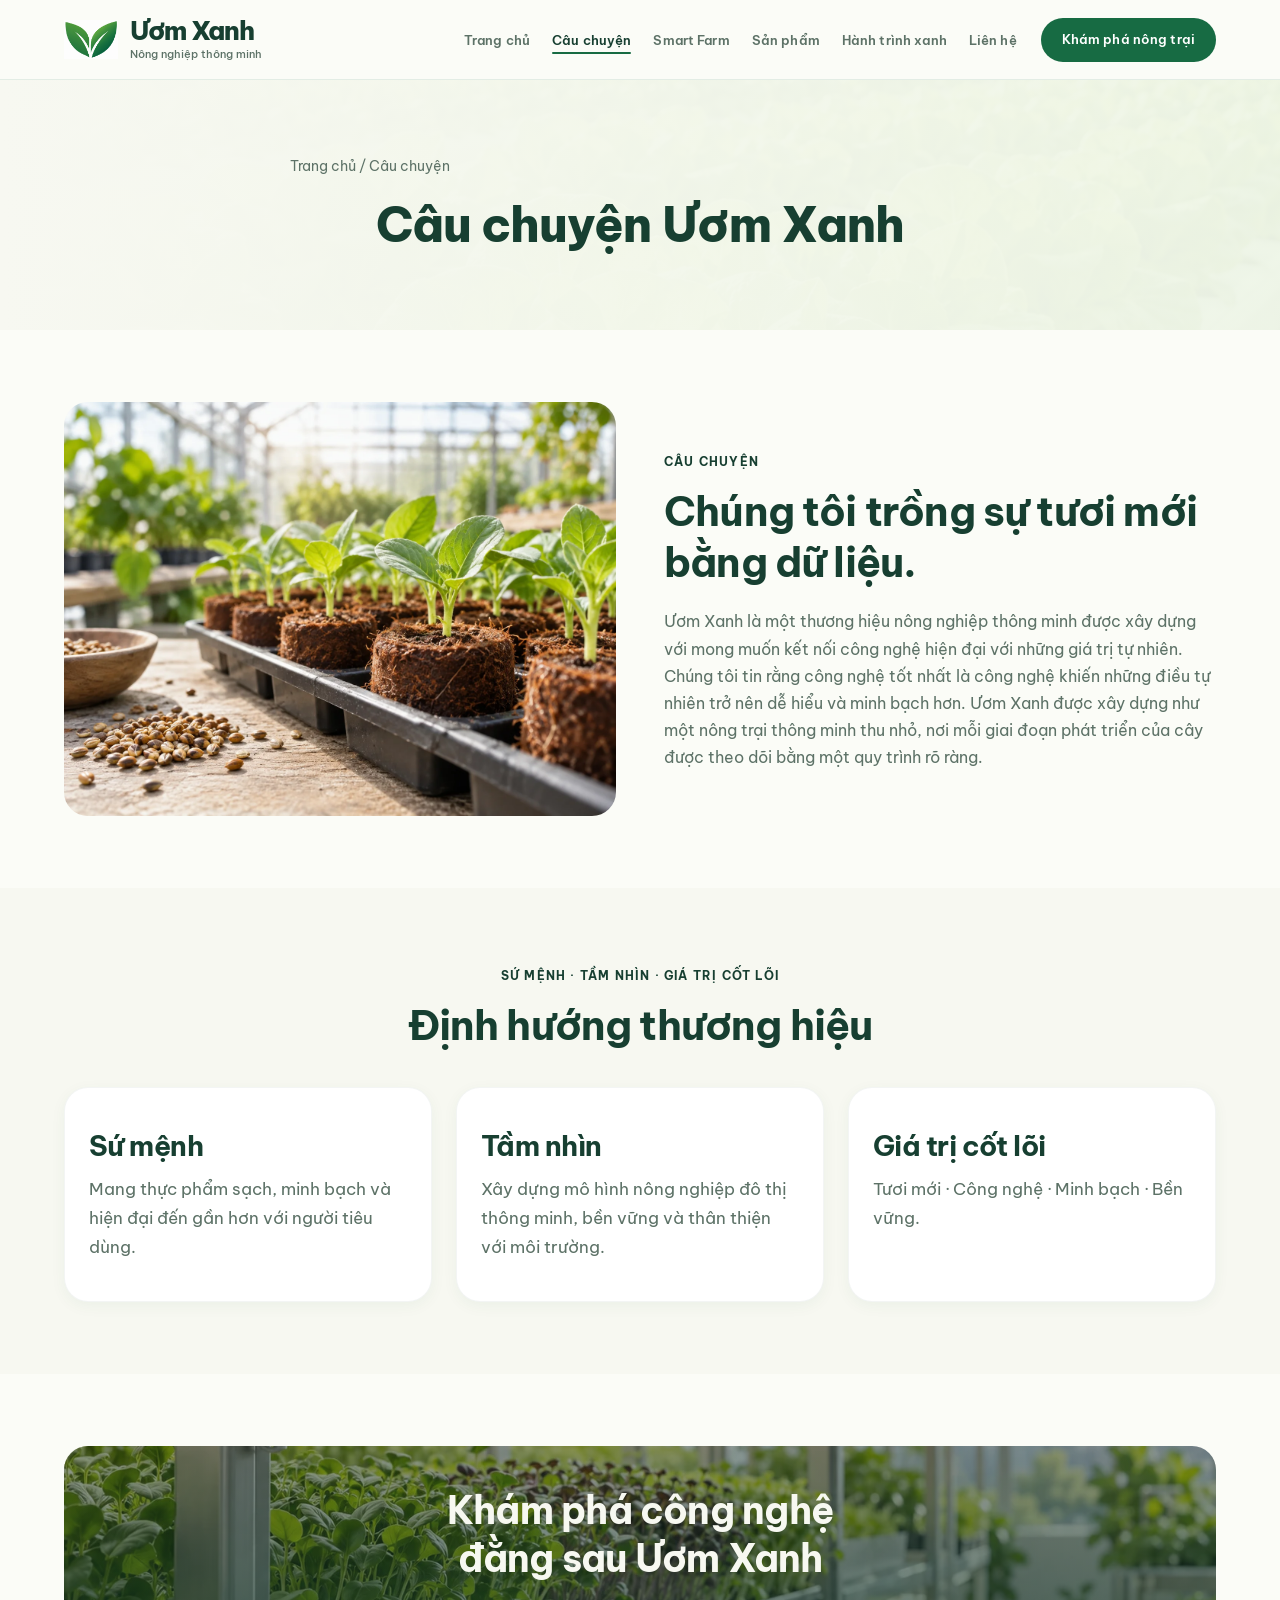
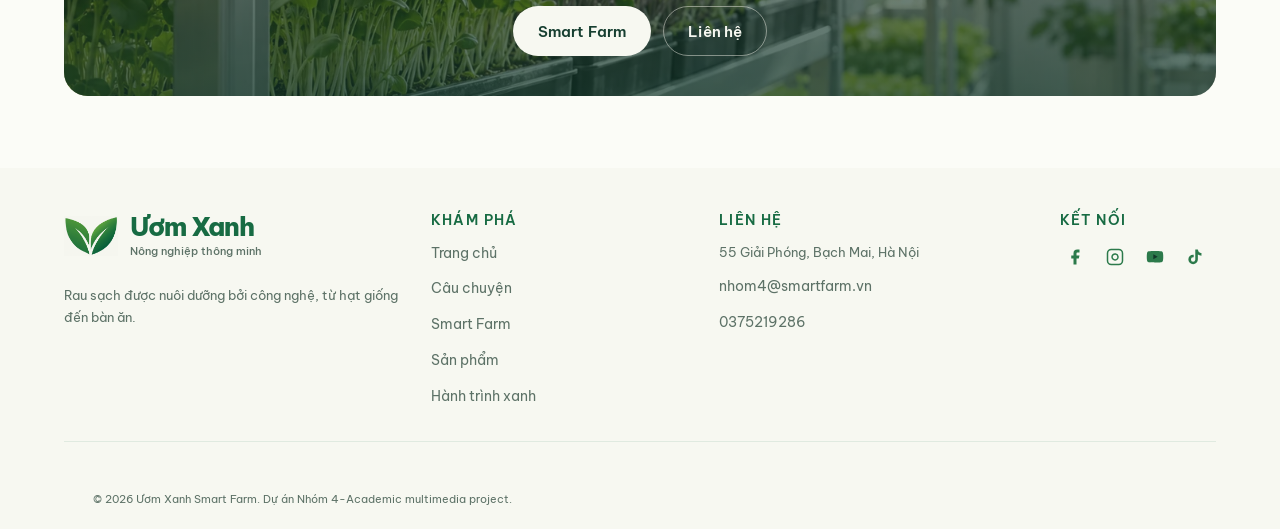
==== commit 9f30babb: "Update" ====
--- a/lumileaf-smart-farm/pages/about.html
+++ b/lumileaf-smart-farm/pages/about.html
@@ -3,26 +3,23 @@
 <head>
   <meta charset="UTF-8">
   <meta name="viewport" content="width=device-width, initial-scale=1.0">
-  <meta name="description" content="Câu chuyện Ươm Xanh Smart Farm - Sứ mệnh, tầm nhìn và giá trị thương hiệu nông nghiệp thông minh.">
-  <title>Câu chuyện | Ươm Xanh Smart Farm</title>
-  <link rel="icon" href="../assets/logo/uom-xanh-logo.png" type="image/png">
-  <link rel="preconnect" href="https://fonts.googleapis.com">
-  <link rel="preconnect" href="https://fonts.gstatic.com" crossorigin>
-  <link href="https://fonts.googleapis.com/css2?family=Be+Vietnam+Pro:ital,wght@0,400;0,500;0,600;0,700;0,800;1,400;1,500&family=Lora:ital,wght@0,400;0,500;0,600;0,700;1,400;1,500&display=swap" rel="stylesheet">
+  <meta name="description" content="Câu chuyện Ươm Xanh – Nông nghiệp thông minh - Sứ mệnh, tầm nhìn và giá trị thương hiệu nông nghiệp thông minh.">
+  <title>Câu chuyện | Ươm Xanh – Nông nghiệp thông minh</title>
+  <link rel="icon" href="../assets/logo/two-leaves.svg" type="image/svg+xml">
+  <link rel="stylesheet" href="../css/fonts.css">
   <link rel="stylesheet" href="../css/reset.css">
   <link rel="stylesheet" href="../css/variables.css">
   <link rel="stylesheet" href="../css/style.css">
   <link rel="stylesheet" href="../css/animations.css">
   <link rel="stylesheet" href="../css/responsive.css">
+  <link rel="stylesheet" href="../css/brand.css">
 </head>
 <body>
 
   <header class="header" role="banner">
     <div class="container header__inner">
       <a href="../index.html" class="nav__logo" aria-label="Ươm Xanh - Trang chủ">
-        <div class="brand-icon">
-          <svg viewBox="0 0 24 24" fill="currentColor"><path d="M17,8C8,10 5.9,16.17 3.82,21.34L5.71,22L6.66,19.7C7.14,19.87 7.64,20 8.16,20C13.59,20 18,15.61 18,10.18V8H17ZM16,10.18C16,14.5 12.49,18 8.16,18C7.65,18 7.16,17.95 6.69,17.84L12.42,4.08C13.59,4.41 14.65,5.08 15.43,5.96L16,10.18Z" /></svg>
-        </div>
+        <div class="brand-icon"><img src="../assets/logo/two-leaves.svg" alt="" width="54" height="40"></div>
         <div class="brand-logo">
           <div class="brand-logo__main">Ươm Xanh</div>
           <div class="brand-logo__sub">Nông nghiệp thông minh</div>
@@ -49,6 +46,13 @@
   <div class="mobile-nav" aria-hidden="true">
     <div class="mobile-nav__overlay"></div>
     <nav class="mobile-nav__panel" aria-label="Menu di động">
+<a href="../index.html" class="nav__logo" aria-label="Ươm Xanh - Trang chủ">
+        <div class="brand-icon"><img src="../assets/logo/two-leaves.svg" alt="" width="54" height="40"></div>
+        <div class="brand-logo">
+          <div class="brand-logo__main">Ươm Xanh</div>
+          <div class="brand-logo__sub">Nông nghiệp thông minh</div>
+        </div>
+      </a>
       <a href="../index.html" class="mobile-nav__link">Trang chủ</a>
       <a href="about.html" class="mobile-nav__link">Câu chuyện</a>
       <a href="smart-farm.html" class="mobile-nav__link">Smart Farm</a>
@@ -61,7 +65,7 @@
 
   <main>
     <section class="page-hero">
-      <div class="page-hero__bg"><img src="../assets/images/about/team-farm.svg" alt=""></div>
+      <div class="page-hero__bg"><img src="../assets/images/hero/greenhouse.webp" alt=""></div>
       <div class="page-hero__overlay"></div>
       <div class="container page-hero__content">
         <p class="page-hero__breadcrumb"><a href="../index.html">Trang chủ</a> / Câu chuyện</p>
@@ -73,10 +77,10 @@
       <div class="container">
         <div class="about-grid">
           <div class="intro__image reveal">
-            <img src="../assets/images/about/mission.svg" alt="Đội ngũ Ươm Xanh tại nông trại thông minh">
+            <img src="../assets/images/seedlings.webp" alt="Đội ngũ Ươm Xanh tại nông trại thông minh">
           </div>
           <div class="reveal reveal-delay-2">
-            <span class="section__eyebrow">Our Story</span>
+            <span class="section__eyebrow">Câu chuyện</span>
             <h2 class="section__title">Chúng tôi trồng sự tươi mới bằng dữ liệu.</h2>
             <p class="section__desc">Ươm Xanh là một thương hiệu nông nghiệp thông minh được xây dựng với mong muốn kết nối công nghệ hiện đại với những giá trị tự nhiên.</p>
             <p class="section__desc">Chúng tôi tin rằng công nghệ tốt nhất là công nghệ khiến những điều tự nhiên trở nên dễ hiểu và minh bạch hơn. Ươm Xanh được xây dựng như một nông trại thông minh thu nhỏ, nơi mỗi giai đoạn phát triển của cây được theo dõi bằng một quy trình rõ ràng.</p>
@@ -88,7 +92,7 @@
     <section class="section section--cream">
       <div class="container">
         <div class="section__header section__header--center reveal">
-          <span class="section__eyebrow">Mission · Vision · Values</span>
+          <span class="section__eyebrow">Sứ mệnh · Tầm nhìn · Giá trị cốt lõi</span>
           <h2 class="section__title">Định hướng thương hiệu</h2>
         </div>
         <div class="mvv-grid reveal">
@@ -102,38 +106,17 @@
           </article>
           <article class="mvv-card">
             <h3>Giá trị cốt lõi</h3>
-            <p>Freshness · Technology · Transparency · Sustainability — tươi mát, công nghệ, minh bạch, bền vững.</p>
+            <p>Tươi mới · Công nghệ · Minh bạch · Bền vững.</p>
           </article>
         </div>
-        <div class="values-grid reveal">
-          <div class="value-card">
-            <div class="value-card__icon" aria-hidden="true"><svg viewBox="0 0 24 24" fill="none" stroke="currentColor" stroke-width="1.6"><path d="M12 22V8"/><path d="M12 8c-3-5-7-5-8-2 4 0 5 3 8 4 3-1 4-4 8-4-1-3-5-3-8 2z"/></svg></div>
-            <h3 class="value-card__title">Freshness</h3>
-            <p class="value-card__desc">Ưu tiên độ tươi trong mọi sản phẩm.</p>
-          </div>
-          <div class="value-card">
-            <div class="value-card__icon" aria-hidden="true"><svg viewBox="0 0 24 24" fill="none" stroke="currentColor" stroke-width="1.6"><rect x="4" y="4" width="16" height="16" rx="2"/><path d="M9 9h6M9 12h6M9 15h3"/></svg></div>
-            <h3 class="value-card__title">Technology</h3>
-            <p class="value-card__desc">Công nghệ phục vụ chất lượng.</p>
-          </div>
-          <div class="value-card">
-            <div class="value-card__icon" aria-hidden="true"><svg viewBox="0 0 24 24" fill="none" stroke="currentColor" stroke-width="1.6"><circle cx="12" cy="12" r="9"/><path d="M12 8v4l3 2"/></svg></div>
-            <h3 class="value-card__title">Transparency</h3>
-            <p class="value-card__desc">Minh bạch hành trình sản phẩm.</p>
-          </div>
-          <div class="value-card">
-            <div class="value-card__icon" aria-hidden="true"><svg viewBox="0 0 24 24" fill="none" stroke="currentColor" stroke-width="1.6"><path d="M12 3v6l4 2"/><circle cx="12" cy="14" r="7"/></svg></div>
-            <h3 class="value-card__title">Sustainability</h3>
-            <p class="value-card__desc">Bền vững với môi trường.</p>
-          </div>
-        </div>
+
       </div>
     </section>
 
     <section class="section">
       <div class="container">
         <div class="cta-banner reveal">
-          <div class="cta-banner__bg"><img src="../assets/images/farm/farm-vertical.svg" alt=""></div>
+          <div class="cta-banner__bg"><img src="../assets/images/led.webp" alt=""></div>
           <div class="cta-banner__overlay"></div>
           <div class="cta-banner__content">
             <h2 class="cta-banner__title">Khám phá công nghệ đằng sau Ươm Xanh</h2>
@@ -152,12 +135,10 @@
       <div class="footer__grid">
         <div class="footer__brand">
           <a href="../index.html" class="nav__logo" aria-label="Trang chủ" style="margin-bottom: 24px; color: var(--white);">
-            <div class="brand-icon" style="color: var(--green-600);">
-              <svg viewBox="0 0 24 24" fill="currentColor"><path d="M17,8C8,10 5.9,16.17 3.82,21.34L5.71,22L6.66,19.7C7.14,19.87 7.64,20 8.16,20C13.59,20 18,15.61 18,10.18V8H17ZM16,10.18C16,14.5 12.49,18 8.16,18C7.65,18 7.16,17.95 6.69,17.84L12.42,4.08C13.59,4.41 14.65,5.08 15.43,5.96L16,10.18Z" /></svg>
-            </div>
+            <div class="brand-icon"><img src="../assets/logo/two-leaves.svg" alt="" width="54" height="40"></div>
             <div class="brand-logo">
-              <div class="brand-logo__main" style="color: var(--white);">Ươm Xanh</div>
-              <div class="brand-logo__sub" style="color: var(--green-400);">Nông nghiệp thông minh</div>
+              <div class="brand-logo__main">Ươm Xanh</div>
+              <div class="brand-logo__sub">Nông nghiệp thông minh</div>
             </div>
           </a>
           <p class="footer__desc">Rau sạch được nuôi dưỡng bởi công nghệ, từ hạt giống đến bàn ăn.</p>
@@ -182,11 +163,11 @@
         </div>
         <div>
           <h4 class="footer__title">Kết nối</h4>
-          <div class="footer__social">
-            <a href="#" aria-label="Facebook"><svg viewBox="0 0 24 24" fill="currentColor"><path d="M18 2h-3a5 5 0 0 0-5 5v3H7v4h3v8h4v-8h3l1-4h-4V7a1 1 0 0 1 1-1h3z"/></svg></a>
-            <a href="#" aria-label="Instagram"><svg viewBox="0 0 24 24" fill="none" stroke="currentColor" stroke-width="2"><rect x="2" y="2" width="20" height="20" rx="5"/><path d="M16 11.37A4 4 0 1 1 12.63 8 4 4 0 0 1 16 11.37z"/><line x1="17.5" y1="6.5" x2="17.51" y2="6.5"/></svg></a>
-            <a href="#" aria-label="YouTube"><svg viewBox="0 0 24 24" fill="currentColor"><path d="M22.54 6.42a2.78 2.78 0 0 0-1.94-2C18.88 4 12 4 12 4s-6.88 0-8.6.46a2.78 2.78 0 0 0-1.94 2A29 29 0 0 0 1 11.75a29 29 0 0 0 .46 5.33A2.78 2.78 0 0 0 3.4 19.13C5.12 19.56 12 19.56 12 19.56s6.88 0 8.6-.46a2.78 2.78 0 0 0 1.94-2 29 29 0 0 0 .46-5.25 29 29 0 0 0-.46-5.43z"/><polygon points="9.75 15.02 15.5 11.75 9.75 8.48 9.75 15.02" fill="#12372A"/></svg></a>
-            <a href="#" aria-label="TikTok"><svg viewBox="0 0 24 24" fill="currentColor"><path d="M19.59 6.69a4.83 4.83 0 0 1-3.77-4.25V2h-3.45v13.67a2.89 2.89 0 0 1-2.88 2.5 2.89 2.89 0 0 1-2.89-2.89 2.89 2.89 0 0 1 2.89-2.89c.28 0 .54.04.79.1V9.01a6.27 6.27 0 0 0-.79-.05 6.34 6.34 0 0 0-6.34 6.34 6.34 6.34 0 0 0 6.34 6.34 6.34 6.34 0 0 0 6.33-6.34V8.69a8.18 8.18 0 0 0 4.78 1.52V6.76a4.85 4.85 0 0 1-1.01-.07z"/></svg></a>
+          <div class="footer__social" role="group" aria-label="Kênh mạng xã hội đang cập nhật">
+            <span aria-label="Facebook (chưa cập nhật)" title="Facebook — chưa cập nhật"><svg viewBox="0 0 24 24" fill="currentColor"><path d="M18 2h-3a5 5 0 0 0-5 5v3H7v4h3v8h4v-8h3l1-4h-4V7a1 1 0 0 1 1-1h3z"/></svg></span>
+            <span aria-label="Instagram (chưa cập nhật)" title="Instagram — chưa cập nhật"><svg viewBox="0 0 24 24" fill="none" stroke="currentColor" stroke-width="2"><rect x="2" y="2" width="20" height="20" rx="5"/><path d="M16 11.37A4 4 0 1 1 12.63 8 4 4 0 0 1 16 11.37z"/><line x1="17.5" y1="6.5" x2="17.51" y2="6.5"/></svg></span>
+            <span aria-label="YouTube (chưa cập nhật)" title="YouTube — chưa cập nhật"><svg viewBox="0 0 24 24" fill="currentColor"><path d="M22.54 6.42a2.78 2.78 0 0 0-1.94-2C18.88 4 12 4 12 4s-6.88 0-8.6.46a2.78 2.78 0 0 0-1.94 2A29 29 0 0 0 1 11.75a29 29 0 0 0 .46 5.33A2.78 2.78 0 0 0 3.4 19.13C5.12 19.56 12 19.56 12 19.56s6.88 0 8.6-.46a2.78 2.78 0 0 0 1.94-2 29 29 0 0 0 .46-5.25 29 29 0 0 0-.46-5.43z"/><polygon points="9.75 15.02 15.5 11.75 9.75 8.48 9.75 15.02" fill="#12372A"/></svg></span>
+            <span aria-label="TikTok (chưa cập nhật)" title="TikTok — chưa cập nhật"><svg viewBox="0 0 24 24" fill="currentColor"><path d="M19.59 6.69a4.83 4.83 0 0 1-3.77-4.25V2h-3.45v13.67a2.89 2.89 0 0 1-2.88 2.5 2.89 2.89 0 0 1-2.89-2.89 2.89 2.89 0 0 1 2.89-2.89c.28 0 .54.04.79.1V9.01a6.27 6.27 0 0 0-.79-.05 6.34 6.34 0 0 0-6.34 6.34 6.34 6.34 0 0 0 6.34 6.34 6.34 6.34 0 0 0 6.33-6.34V8.69a8.18 8.18 0 0 0 4.78 1.52V6.76a4.85 4.85 0 0 1-1.01-.07z"/></svg></span>
           </div>
         </div>
       </div>
--- a/lumileaf-smart-farm/css/fonts.css
+++ b/lumileaf-smart-farm/css/fonts.css
@@ -0,0 +1,35 @@
+@font-face {
+  font-family: 'Be Vietnam Pro';
+  font-style: normal;
+  font-weight: 400;
+  font-display: swap;
+  src: url(../assets/fonts/be-vietnam-pro-0.ttf) format('truetype');
+}
+@font-face {
+  font-family: 'Be Vietnam Pro';
+  font-style: normal;
+  font-weight: 500;
+  font-display: swap;
+  src: url(../assets/fonts/be-vietnam-pro-1.ttf) format('truetype');
+}
+@font-face {
+  font-family: 'Be Vietnam Pro';
+  font-style: normal;
+  font-weight: 600;
+  font-display: swap;
+  src: url(../assets/fonts/be-vietnam-pro-2.ttf) format('truetype');
+}
+@font-face {
+  font-family: 'Be Vietnam Pro';
+  font-style: normal;
+  font-weight: 700;
+  font-display: swap;
+  src: url(../assets/fonts/be-vietnam-pro-3.ttf) format('truetype');
+}
+@font-face {
+  font-family: 'Be Vietnam Pro';
+  font-style: normal;
+  font-weight: 800;
+  font-display: swap;
+  src: url(../assets/fonts/be-vietnam-pro-4.ttf) format('truetype');
+}
--- a/lumileaf-smart-farm/css/variables.css
+++ b/lumileaf-smart-farm/css/variables.css
@@ -1,36 +1,45 @@
 /* Ươm Xanh Smart Farm - Design Tokens */
 
 :root {
+  --green-dark: #176B43;
+  --green-main: #2C7A4B;
+  --green-fresh: #73A84F;
+  --green-light: #DDEBCF;
+  --background: #FBFCF7;
+  --text-main: #173F31;
+  /* Compatibility aliases used by the existing components. */
+  --surface: var(--background);
+  --cream-100: #F7F8F1;
+  --cream-300: #DDEBCF;
+  --sage-100: #EFF6E8;
+  --sage-200: #DDEBCF;
+  --green-400: #DDEBCF;
   /* New Design System Colors */
-  --green-900: #176B43; /* Primary dark green */
-  --green-800: #1A7A4C; /* Slight variation for hover */
-  --green-700: #176B43; /* Mapping existing vars to primary */
-  --green-600: #79B24A; /* Fresh green */
-  --green-500: #79B24A;
-  --green-400: #93C868;
+  --green-900: #173F31;
+  --green-800: #176B43;
+  --green-700: #176B43;
+  --green-600: #2C7A4B;
+  --green-500: #73A84F;
 
-  --sage-200: #DDECCF; /* Light green */
-  --sage-100: #DDECCF;
+  --green-soft: #EFF6E8;
+  --green-ultra-soft: #EFF6E8;
 
-  --cream-300: #EAEFDF;
-  --cream-200: #F5F8F0; /* Very light green / cream */
-  --cream-100: #FAFBF6;
-
-  --surface: #FAFBF6;
+  --cream: #F7F8F1;
+  --cream-light: #FBFCF7;
   --white: #FFFFFF;
 
-  --text-primary: #214333; /* Text dark */
-  --text-secondary: #5D7267; /* Text secondary */
-  --text-muted: #8A9D93;
+  --text-primary: #173F31;
+  --text-secondary: #5D7267;
+  --text-muted: #5D7267;
 
-  --border: rgba(33, 67, 51, 0.10); /* Border nhẹ */
+  --border: rgba(23,107,67,0.10);
 
-  --color-primary: var(--green-900);
+  --color-primary: var(--green-800);
   --color-dark: var(--green-900);
   --color-accent: var(--green-600);
-  --color-light-green: var(--sage-100);
-  --color-cream: var(--cream-100);
-  --color-background: var(--surface);
+  --color-light-green: var(--green-soft);
+  --color-cream: var(--cream);
+  --color-background: var(--cream-light);
   --color-text: var(--text-primary);
   --color-white: var(--white);
   --color-muted: var(--text-secondary);
@@ -38,7 +47,7 @@
 
   --font-heading: "Be Vietnam Pro", Arial, sans-serif;
   --font-body: "Be Vietnam Pro", Arial, sans-serif;
-  --font-accent: "Be Vietnam Pro", Arial, sans-serif; /* Unified typography */
+  --font-accent: "Lora", serif; /* Unified typography */
 
   --fs-xs: 0.875rem;
   --fs-sm: 0.875rem;
--- a/lumileaf-smart-farm/css/brand.css
+++ b/lumileaf-smart-farm/css/brand.css
@@ -0,0 +1,172 @@
+/* Shared visual refinement. Existing component hooks and interactions are retained. */
+:root { --space-section: 72px; --fs-3xl: clamp(1.9rem, 3.2vw, 2.65rem); --lh-heading: 1.25; }
+html, body { overflow-x: clip; }
+h1, h2, h3, h4 { font-weight: 650; }
+.container > *, .hero__grid > *, .smart-farm__layout > *, .footer__grid > * { min-width: 0; }
+.header { background: rgba(251,252,247,.97); }
+.header__inner { gap: 20px; }
+.brand-icon { width: 54px; height: 42px; flex-shrink: 0; mix-blend-mode: multiply; }
+.brand-icon img { width: 100%; height: 100%; object-fit: contain; }
+.brand-logo__main { font-size: 1.65rem; letter-spacing: -.05em; }
+.brand-logo__sub { font-size: .68rem; line-height: 1.7; letter-spacing: 0; }
+.nav__menu { gap: 24px; }
+.nav__links { gap: 22px; }
+.nav__link { font-size: .82rem; white-space: nowrap; color: var(--text-secondary); }
+.nav__cta { font-size: .8rem; }
+.nav__toggle { width: 44px; height: 44px; padding: 10px; }
+.mobile-nav { top: var(--header-height); }
+.mobile-nav__panel { padding: 24px 6% 32px; height: 100%; overflow-y: auto; }
+.mobile-nav__panel .nav__logo { margin-bottom: 16px; }
+.mobile-nav__link { font-size: 1.05rem; padding: 11px 0; }
+.mobile-nav__cta { margin-top: 16px; }
+.hero { min-height: 0; background: var(--cream); align-items: center; }
+.hero__grid { grid-template-columns: 1fr 1fr; gap: 44px; padding-block: 64px 92px; }
+.hero__content { padding: 0; }
+.hero__eyebrow { font-size: .72rem; letter-spacing: .06em; line-height: 1.7; max-width: none; margin-bottom: 18px; }
+.hero__brand { font-size: clamp(2.8rem, 5.5vw, 4.8rem); letter-spacing: -.045em; margin-bottom: 10px; line-height: 1.2; }
+.hero__subheading { font-size: clamp(1.25rem, 2.1vw, 1.85rem); font-weight: 600; color: var(--green-main); line-height: 1.4; margin-bottom: 24px; }
+.hero__slogan { font-size: clamp(1.1rem, 1.7vw, 1.45rem); color: var(--text-main); line-height: 1.6; margin-bottom: 20px; }
+.hero__desc { font-size: .94rem; line-height: 1.85; margin-bottom: 28px; }
+.hero__actions { gap: 12px; }
+.hero__actions .btn { padding-inline: 20px; font-size: .82rem; }
+.hero__image-wrap { border: 0; border-radius: 100px 24px 100px 24px; box-shadow: none; }
+.hero__image { height: 490px; object-fit: cover; border-radius: inherit; }
+.hero__bg-shape { display: none; }
+.glass-card { padding: 12px 16px; gap: 12px; border-radius: 16px; background: rgba(255,255,255,.9); box-shadow: var(--shadow-sm); }
+.hero-card--temp { top: 36px; left: 20px; animation: none; }
+.hero-card--humid { top: 136px; bottom: auto; left: 20px; right: auto; animation: none; }
+.hero-card--nutri { bottom: 28px; right: 24px; }
+.hero-card__label { text-transform: none; letter-spacing: 0; font-weight: 500; }
+.hero-card__icon { width: 32px; height: 32px; background: var(--green-soft); box-shadow: none; }
+.hero-card__value { font-size: 1.25rem; line-height: 1.35; }
+.hero__note { position: absolute; bottom: -30px; left: 0; right: 0; text-align: center; color: var(--text-secondary); font-size: .68rem; }
+.feature-bar { margin-top: -30px; padding-bottom: 30px; }
+.feature-bar__card { display: grid; grid-template-columns: repeat(4,minmax(0,1fr)); gap: 20px; padding: 24px 28px; box-shadow: var(--shadow-sm); }
+.feature-divider { display: none; }
+.feature-item { gap: 12px; }
+.feature-item__icon { flex-shrink: 0; }
+.feature-item__text { font-size: .86rem; font-weight: 500; line-height: 1.6; }
+.section__header { margin-bottom: 36px; }
+.section__title { max-width: 24ch; margin-bottom: 20px; }
+.section__header--center .section__title { max-width: 27ch; }
+.intro__text .section__title { max-width: 22ch; }
+.section__desc { font-size: 1rem; }
+.intro__grid, .about-grid { gap: 48px; }
+.usp-grid { margin-top: 36px; gap: 16px; }
+.usp-card { box-shadow: none; padding: 24px; }
+.usp-card__title { font-size: .95rem; }
+.smart-farm__layout { gap: 36px; }
+.dashboard { width: 100%; padding: 24px; box-shadow: none; }
+.dashboard__grid { display: block; }
+.dashboard__header { margin-bottom: 8px; }
+.dashboard__status { color: var(--text-secondary); letter-spacing: 0; }
+.dashboard__status-dot, .metric-card__bar { display: none; }
+.metric-card { display: flex; align-items: center; justify-content: space-between; gap: 16px; background: transparent; border: 0; border-bottom: 1px solid var(--border); border-radius: 0; padding: 13px 0; }
+.metric-card:last-child { border-bottom: 0; }
+.metric-card__header, .metric-card__value { margin: 0; }
+.metric-card__value { font-family: var(--font-body); font-size: 1.2rem; font-weight: 600; }
+.metric-card__label { font-size: .85rem; text-transform: none; letter-spacing: 0; }
+.dashboard__note, .form-note { font-size: .78rem; line-height: 1.7; margin-top: 16px; color: var(--text-secondary); }
+.product-card { box-shadow: none; }
+.product-card__title { font-weight: 600; font-size: 1.15rem; }
+.product-card__body { padding: 24px; }
+.product-card__image { aspect-ratio: 4 / 3; }
+.product-card__image img { aspect-ratio: 4 / 3; }
+.section--dark { background: var(--green-soft); color: var(--text-main); }
+.section--dark .section__title, .section--dark .section__eyebrow, .section--dark .sustain-card__title { color: var(--text-main); }
+.section--dark .sustain-card__desc { color: var(--text-secondary); }
+.sustain-card { padding: 20px 12px; background: transparent; border-color: var(--border); }
+.sustain-card__icon { color: var(--green-main); }
+.video-placeholder { position: relative; border-radius: 24px; overflow: hidden; min-height: 360px; background: var(--green-dark); }
+.video-placeholder > img { position: absolute; inset: 0; width: 100%; height: 100%; object-fit: cover; opacity: .38; }
+.video-placeholder__content { position: relative; padding: 100px 36px; color: white; text-align: center; background: linear-gradient(90deg,rgba(23,63,49,.45),rgba(23,63,49,.15)); }
+.video-placeholder__content h3 { color: white; font-size: clamp(1.5rem,3vw,2.2rem); margin-bottom: 16px; }
+.video-placeholder__content .section__eyebrow { color: var(--green-light); }
+.video-placeholder__content p { margin-inline: auto; }
+.page-hero { min-height: 250px; background: var(--green-soft); padding-block: 58px; }
+.page-hero__bg { opacity: .12; }
+.page-hero__overlay { background: linear-gradient(90deg,var(--cream),rgba(239,246,232,.75)); }
+.page-hero__title { color: var(--text-main); font-size: clamp(2rem,4vw,3rem); max-width: 28ch; }
+.page-hero__breadcrumb { color: var(--text-secondary); text-transform: none; letter-spacing: 0; }
+.page-hero__breadcrumb a:hover { color: var(--green-dark); }
+.cta-banner { min-height: 220px; }
+.cta-banner__content { padding: 40px 24px; }
+.cta-banner__title { font-size: clamp(1.6rem,3vw,2.4rem); }
+.footer { background: var(--cream); color: var(--text-secondary); padding-top: 44px; }
+.footer__grid { gap: 28px; grid-template-columns: 1.3fr 1fr 1.2fr .6fr; padding-bottom: 20px; border-color: var(--border); }
+.footer__brand .brand-logo { margin-bottom: 0; }
+.footer__brand .brand-logo__main { color: var(--green-dark); }
+.footer__brand .brand-logo__sub { color: var(--text-secondary); }
+.footer__links a:hover { color: var(--green-dark); }
+.footer .brand-logo__main, .footer__title { color: var(--green-dark); }
+.footer .brand-logo__sub, .footer__desc, .footer__links, .footer__bottom { color: var(--text-secondary); }
+.footer__desc { font-size: .82rem; }
+.footer__links { font-size: .8rem; }
+.footer__title { font-size: .86rem; margin-bottom: 12px; }
+.footer__social { display: flex; flex-wrap: wrap; gap: 10px; }
+.footer__social span { width: 30px; height: 30px; color: var(--green-main); display: grid; place-items: center; }
+.footer__social svg { width: 18px; height: 18px; }
+.footer__bottom { border-color: var(--border); margin-top: 28px; padding-block: 20px; font-size: .7rem; }
+.form-note { margin: 0 0 20px; }
+.form-group__error { display: block; visibility: hidden; min-height: 1.7em; font-size: .78rem; }
+.form-group.is-error .form-group__error { visibility: visible; }
+.filter-bar { flex-wrap: wrap; overflow: visible; }
+@media (max-width: 1150px) {
+ .nav__links, .nav__cta { display: none; }
+ .nav__toggle { display: flex; }
+ .hero__grid { gap: 28px; }
+ .hero__image { height: 450px; }
+}
+@media (max-width: 1024px) {
+ .footer__grid { grid-template-columns: repeat(2,minmax(0,1fr)); }
+ .feature-bar__card { grid-template-columns: repeat(2,minmax(0,1fr)); }
+ .journey-timeline__track { grid-template-columns: repeat(3,minmax(0,1fr)); }
+ .journey-step { display: flex; flex-direction: column; align-items: flex-start; padding: 16px; }
+ .journey-step__image { display: block; width: 100%; height: auto; margin: 0; }
+ .journey-step__image img { width: 100%; aspect-ratio: 4/3; object-fit: cover; }
+ .journey-step__title { font-size: .92rem; }
+}
+@media (max-width: 768px) {
+ :root { --space-section: 52px; }
+ .hero__grid { grid-template-columns: 1fr; padding-block: 38px 64px; gap: 28px; }
+ .hero__brand { font-size: clamp(2.6rem,10vw,4rem); }
+ .hero__subheading { font-size: 1.35rem; margin-bottom: 18px; }
+ .hero__content { padding-bottom: 0; }
+ .hero__eyebrow { font-size: .64rem; }
+ .hero__image { height: 340px; }
+ .hero__image-wrap { border-radius: 64px 20px 64px 20px; }
+ .hero__actions { flex-direction: row; }
+ .hero__actions .btn { width: auto; flex: 1; padding-inline: 14px; font-size: .76rem; }
+ .feature-bar { margin-top: 0; padding-block: 8px 20px; }
+ .feature-bar__card { padding: 20px 16px; gap: 18px 12px; }
+ .feature-item { gap: 8px; }
+ .feature-item__icon { width: 32px; height: 32px; }
+ .feature-item__icon svg { width: 18px; height: 18px; }
+ .feature-item__text { font-size: .72rem; }
+ .hero-card--temp { top: 24px; left: 12px; }
+ .hero-card--humid { top: 106px; left: 12px; }
+ .glass-card { padding: 10px 12px; }
+ .hero-card__label { font-size: .7rem; }
+ .hero-card__value { font-size: 1.05rem; }
+ .section__header { margin-bottom: 28px; }
+ .intro__grid, .about-grid { gap: 28px; }
+ .intro__text .section__title { max-width: none; }
+ .usp-grid, .sustain-grid, .values-grid { grid-template-columns: repeat(2,minmax(0,1fr)); gap: 12px; }
+ .usp-card { padding: 18px; }
+ .usp-card__title { font-size: .86rem; }
+ .usp-card__desc, .sustain-card__desc { font-size: .8rem; }
+ .sustain-card__title { font-size: .95rem; }
+ .journey-timeline__track { grid-template-columns: repeat(2,minmax(0,1fr)); gap: 12px; }
+ .journey-step { gap: 12px; padding: 12px; }
+ .journey-step__desc { display: none; }
+ .video-placeholder { min-height: 300px; }
+ .video-placeholder__content { padding: 70px 24px; }
+ .gallery-grid { grid-template-columns: repeat(2,minmax(0,1fr)); grid-auto-rows: 150px; gap: 12px; }
+ .gallery-item:nth-child(1) { grid-column: span 1; }
+ .footer__grid { grid-template-columns: repeat(2,minmax(0,1fr)); gap: 24px; }
+ .footer__brand { grid-column: 1/-1; }
+ .brand-logo__main { font-size: 1.45rem; }
+ .brand-logo__sub { font-size: .64rem; }
+ .page-hero { min-height: 210px; padding-block: 44px; }
+ .filter-chip { padding: 10px 14px; font-size: .8rem; }
+}
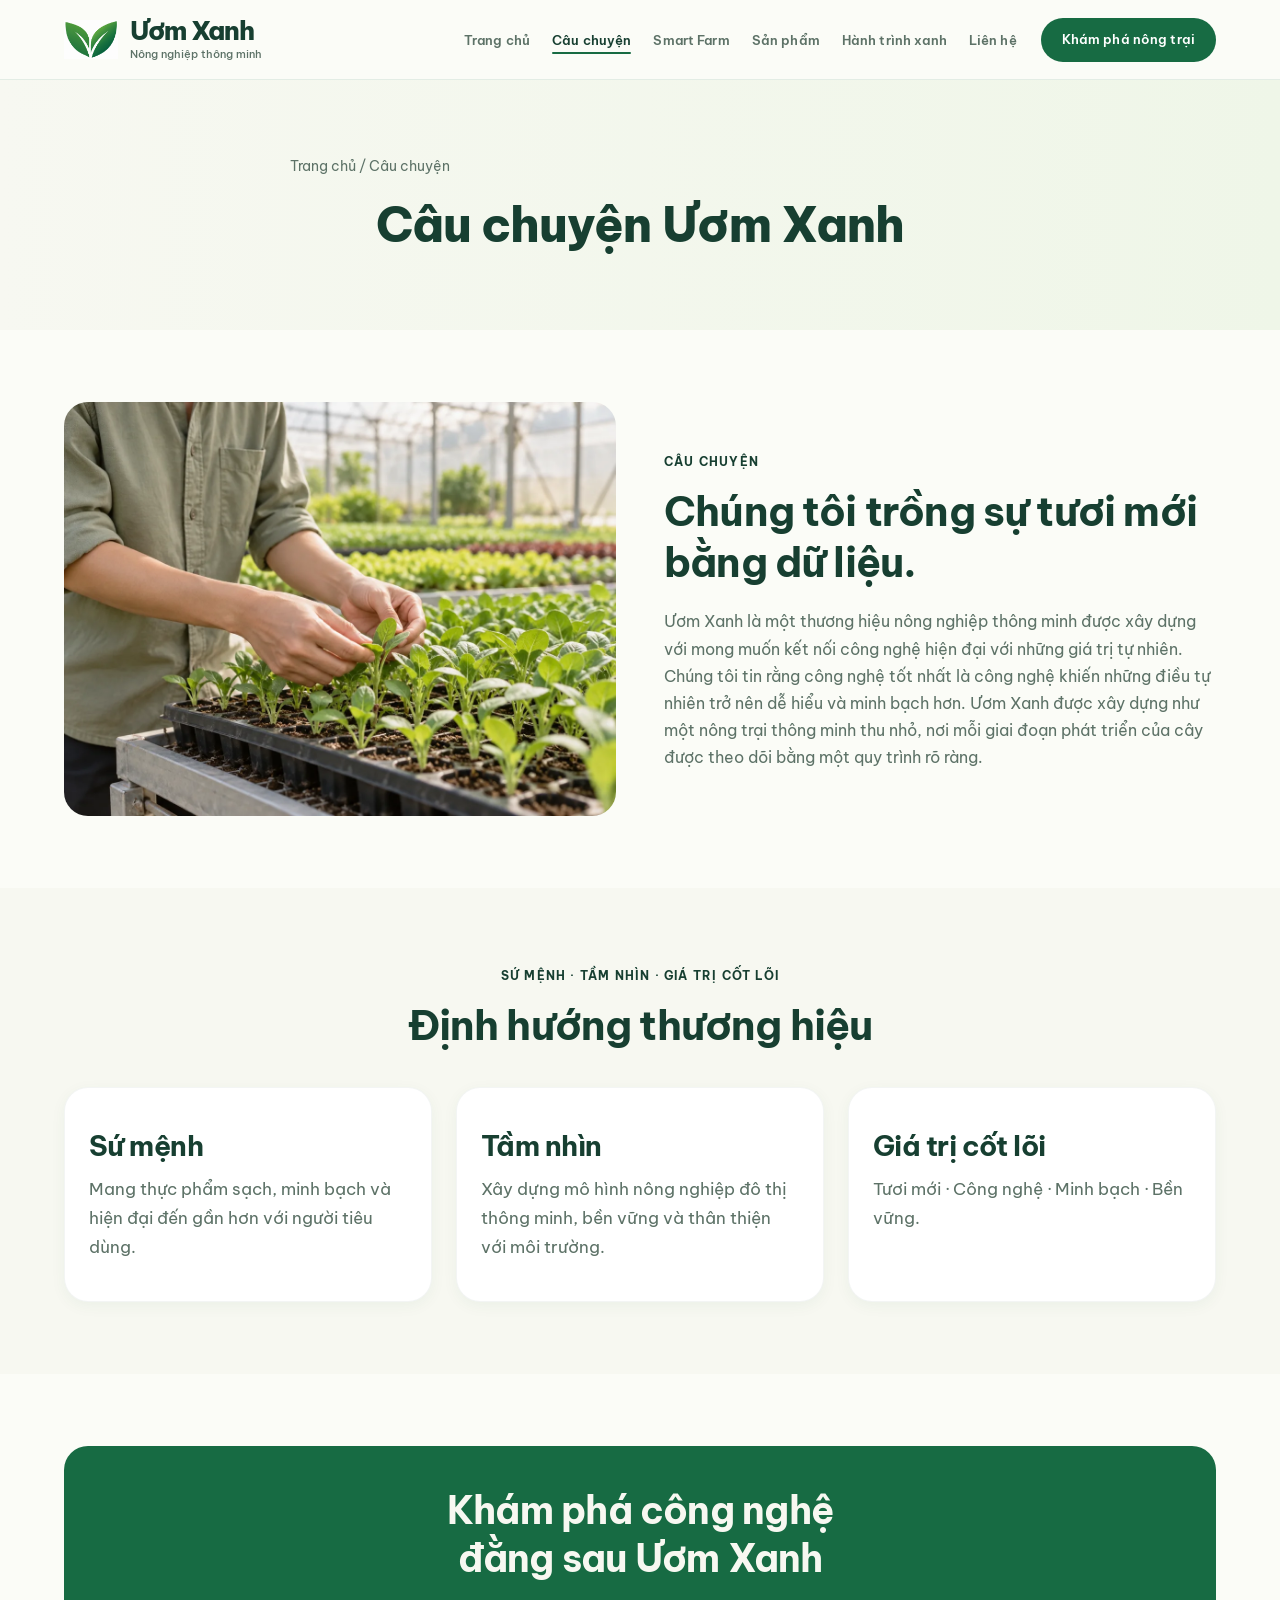
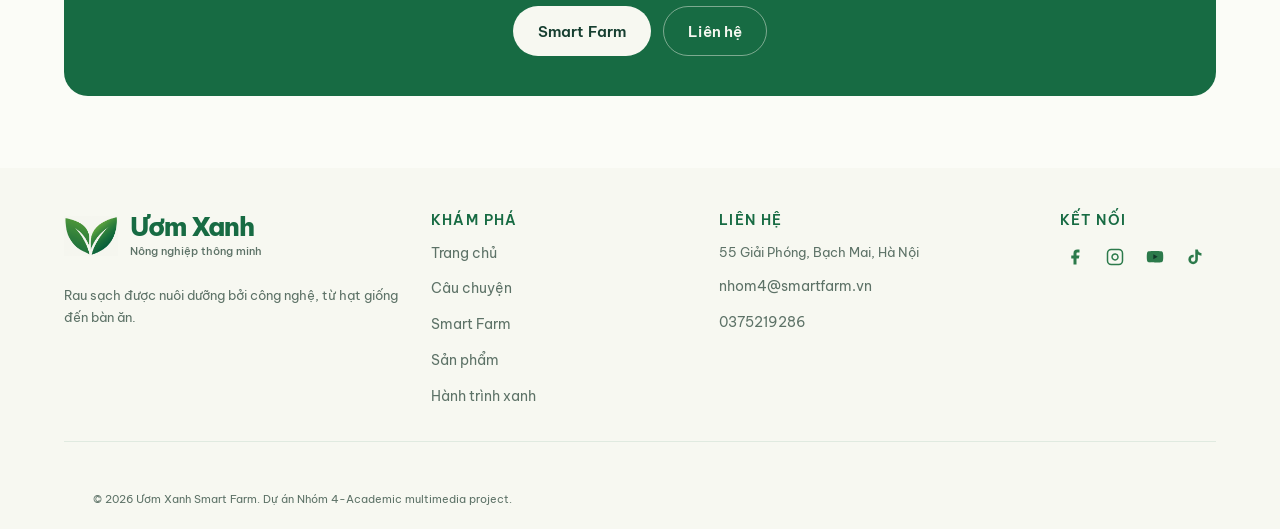
==== commit def1e284: "Update" ====
--- a/lumileaf-smart-farm/pages/about.html
+++ b/lumileaf-smart-farm/pages/about.html
@@ -13,6 +13,7 @@
   <link rel="stylesheet" href="../css/animations.css">
   <link rel="stylesheet" href="../css/responsive.css">
   <link rel="stylesheet" href="../css/brand.css">
+  <link rel="stylesheet" href="../css/multimedia.css">
 </head>
 <body>
 
@@ -65,7 +66,6 @@
 
   <main>
     <section class="page-hero">
-      <div class="page-hero__bg"><img src="../assets/images/hero/greenhouse.webp" alt=""></div>
       <div class="page-hero__overlay"></div>
       <div class="container page-hero__content">
         <p class="page-hero__breadcrumb"><a href="../index.html">Trang chủ</a> / Câu chuyện</p>
@@ -77,7 +77,7 @@
       <div class="container">
         <div class="about-grid">
           <div class="intro__image reveal">
-            <img src="../assets/images/seedlings.webp" alt="Đội ngũ Ươm Xanh tại nông trại thông minh">
+            <img src="../assets/images/story-grower.webp" alt="Người chăm sóc kiểm tra khay cây giống trong nhà kính">
           </div>
           <div class="reveal reveal-delay-2">
             <span class="section__eyebrow">Câu chuyện</span>
@@ -115,8 +115,7 @@
 
     <section class="section">
       <div class="container">
-        <div class="cta-banner reveal">
-          <div class="cta-banner__bg"><img src="../assets/images/led.webp" alt=""></div>
+        <div class="cta-banner cta-banner--plain reveal">
           <div class="cta-banner__overlay"></div>
           <div class="cta-banner__content">
             <h2 class="cta-banner__title">Khám phá công nghệ đằng sau Ươm Xanh</h2>
--- a/lumileaf-smart-farm/css/multimedia.css
+++ b/lumileaf-smart-farm/css/multimedia.css
@@ -0,0 +1,56 @@
+/* The irrigation visual is an illustration, never an alternative brand mark. */
+.motion-farm { border: 1px solid var(--border); border-radius: 24px; overflow: hidden; background: var(--green-soft); }
+.motion-farm svg { width: 100%; height: auto; }
+.motion-farm__caption { padding: 16px 24px 22px; display: flex; align-items: center; justify-content: space-between; flex-wrap: wrap; gap: 12px; }
+.motion-farm__caption p { font-size: .8rem; color: var(--text-secondary); }
+.motion-farm__caption button { font-size: .76rem; text-decoration: underline; text-underline-offset: 4px; min-height: 40px; }
+.motion-farm .water-flow { stroke-dasharray: 8 14; animation: irrigation-flow 2s linear infinite; }
+.motion-farm .water-drop { animation: irrigation-drop 2.6s ease-in infinite; transform-box: fill-box; transform-origin: center; }
+.motion-farm .water-drop:nth-of-type(2) { animation-delay: .8s; }
+.motion-farm .water-drop:nth-of-type(3) { animation-delay: 1.6s; }
+.motion-farm .plant-leaves { transform-origin: 50% 100%; transform-box: fill-box; animation: plant-breathe 5s ease-in-out infinite; }
+.motion-farm .sensor-ring { transform-box: fill-box; transform-origin: center; animation: sensor-signal 3s ease-out infinite; }
+.motion-farm .lamp-glow { animation: lamp-light 4s ease-in-out infinite; }
+.motion-farm.is-paused *, .motion-farm.is-offscreen * { animation-play-state: paused !important; }
+@keyframes irrigation-flow { to { stroke-dashoffset: -44; } }
+@keyframes irrigation-drop { 0% { transform: translateY(0); opacity: 0; } 20% { opacity: .85; } 90%,100% { transform: translateY(55px); opacity: 0; } }
+@keyframes plant-breathe { 50% { transform: rotate(3deg) scale(1.035); } }
+@keyframes sensor-signal { 0% { transform: scale(.85); opacity: .55; } 100% { transform: scale(1.6); opacity: 0; } }
+@keyframes lamp-light { 50% { opacity: .35; } }
+.video-player-wrap { max-width: 1040px; margin-inline: auto; background: #173f31; }
+.video-player-wrap video { display: block; width: 100%; height: auto; aspect-ratio: 16/9; object-fit: contain; }
+.video-player-wrap video::cue { color: white; background: rgba(12,34,24,.86); font-family: 'Be Vietnam Pro', sans-serif; }
+.film-meta { display: flex; justify-content: space-between; flex-wrap: wrap; gap: 12px; margin: 16px auto 0; max-width: 1040px; font-size: .82rem; color: var(--text-secondary); }
+.film-meta a { color: var(--green-dark); text-decoration: underline; text-underline-offset: 3px; }
+.film-transcript { max-width: 1040px; margin: 20px auto 0; padding: 18px 22px; border: 1px solid var(--border); border-radius: 16px; font-size: .9rem; }
+.film-transcript summary { cursor: pointer; font-weight: 600; }
+.film-transcript p { margin-top: 12px; color: var(--text-secondary); }
+.film-error { padding: 16px; background: var(--green-soft); color: var(--text-main); }
+.media-credit { margin: 18px auto 0; text-align: center; font-size: .76rem; color: var(--text-secondary); }
+.media-credit a { text-decoration: underline; }
+.cta-banner--plain { background: var(--green-dark); }
+.cta-banner--plain .cta-banner__overlay { display: none; }
+.journey-step__image svg { width: 40px; height: 40px; color: var(--green-main); margin-inline: auto; }
+.journey-step__image:has(svg) { display: grid; place-items: center; height: 72px; background: var(--green-light); border-radius: 16px; width: 100%; }
+.farm-step { text-align: left; width: 100%; }
+.farm-step[aria-pressed="true"] { border-color: var(--green-main); background: var(--green-soft); }
+.farm-preview__caption { padding: 12px 16px; background: var(--green-soft); font-size: .82rem; color: var(--text-secondary); }
+.products-count { text-align: center; font-size: .82rem; color: var(--text-secondary); margin: -20px auto 24px; }
+.product-card__body { display: flex; flex-direction: column; height: auto; flex: 1; }
+.product-card { display: flex; flex-direction: column; }
+.product-card.is-hidden { display: none; }
+.product-card__btn { margin-top: auto; }
+.product-card__desc { margin-bottom: 22px; }
+/* Content and static product cards must survive failed/disabled JavaScript. */
+.reveal { opacity: 1; transform: none; }
+.js .reveal:not(.is-visible) { opacity: 0; transform: translateY(20px); }
+@media (prefers-reduced-motion: reduce) {
+ .motion-farm * { animation: none !important; }
+ .js .reveal:not(.is-visible) { opacity: 1; transform: none; }
+}
+@media (max-width:768px) {
+ .motion-farm__caption { padding: 12px 16px; }
+ .film-transcript { padding: 16px; }
+ .film-meta { font-size: .76rem; }
+ .journey-step__image:has(svg) { height: 56px; }
+}
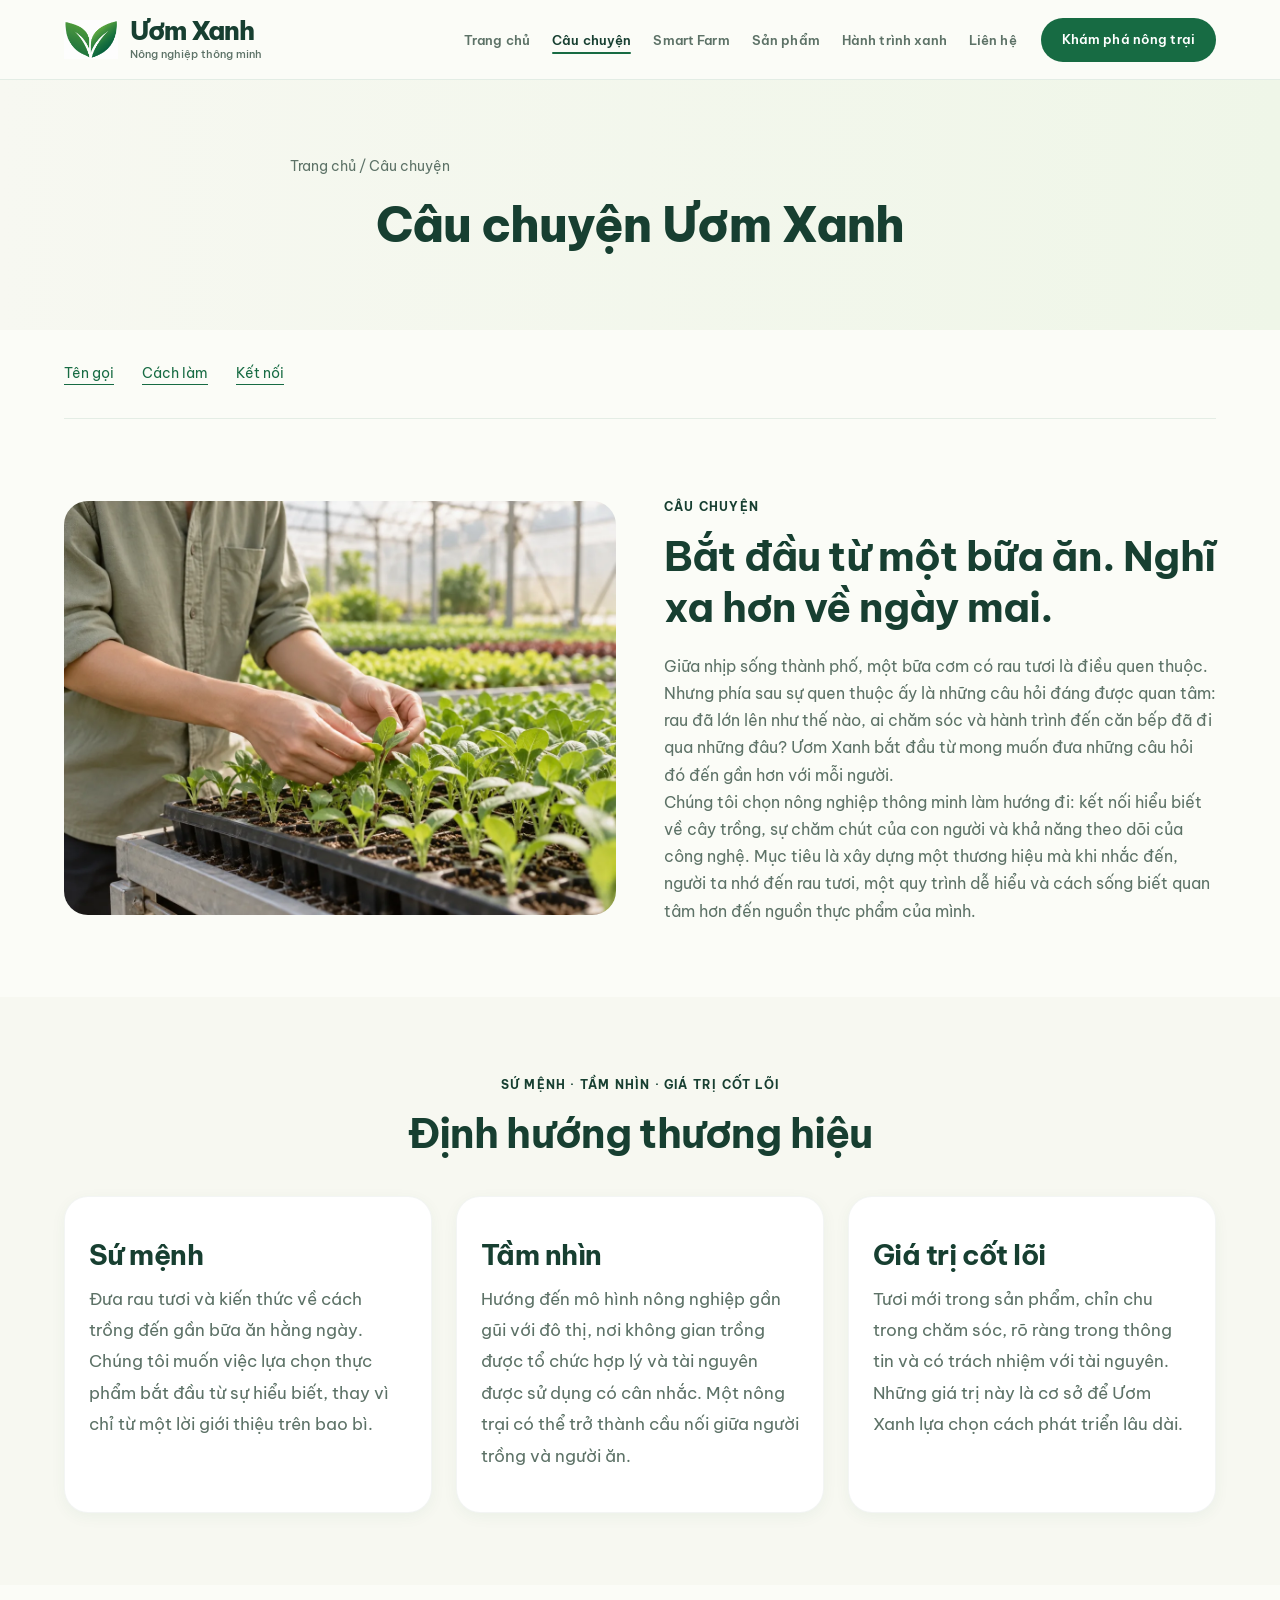
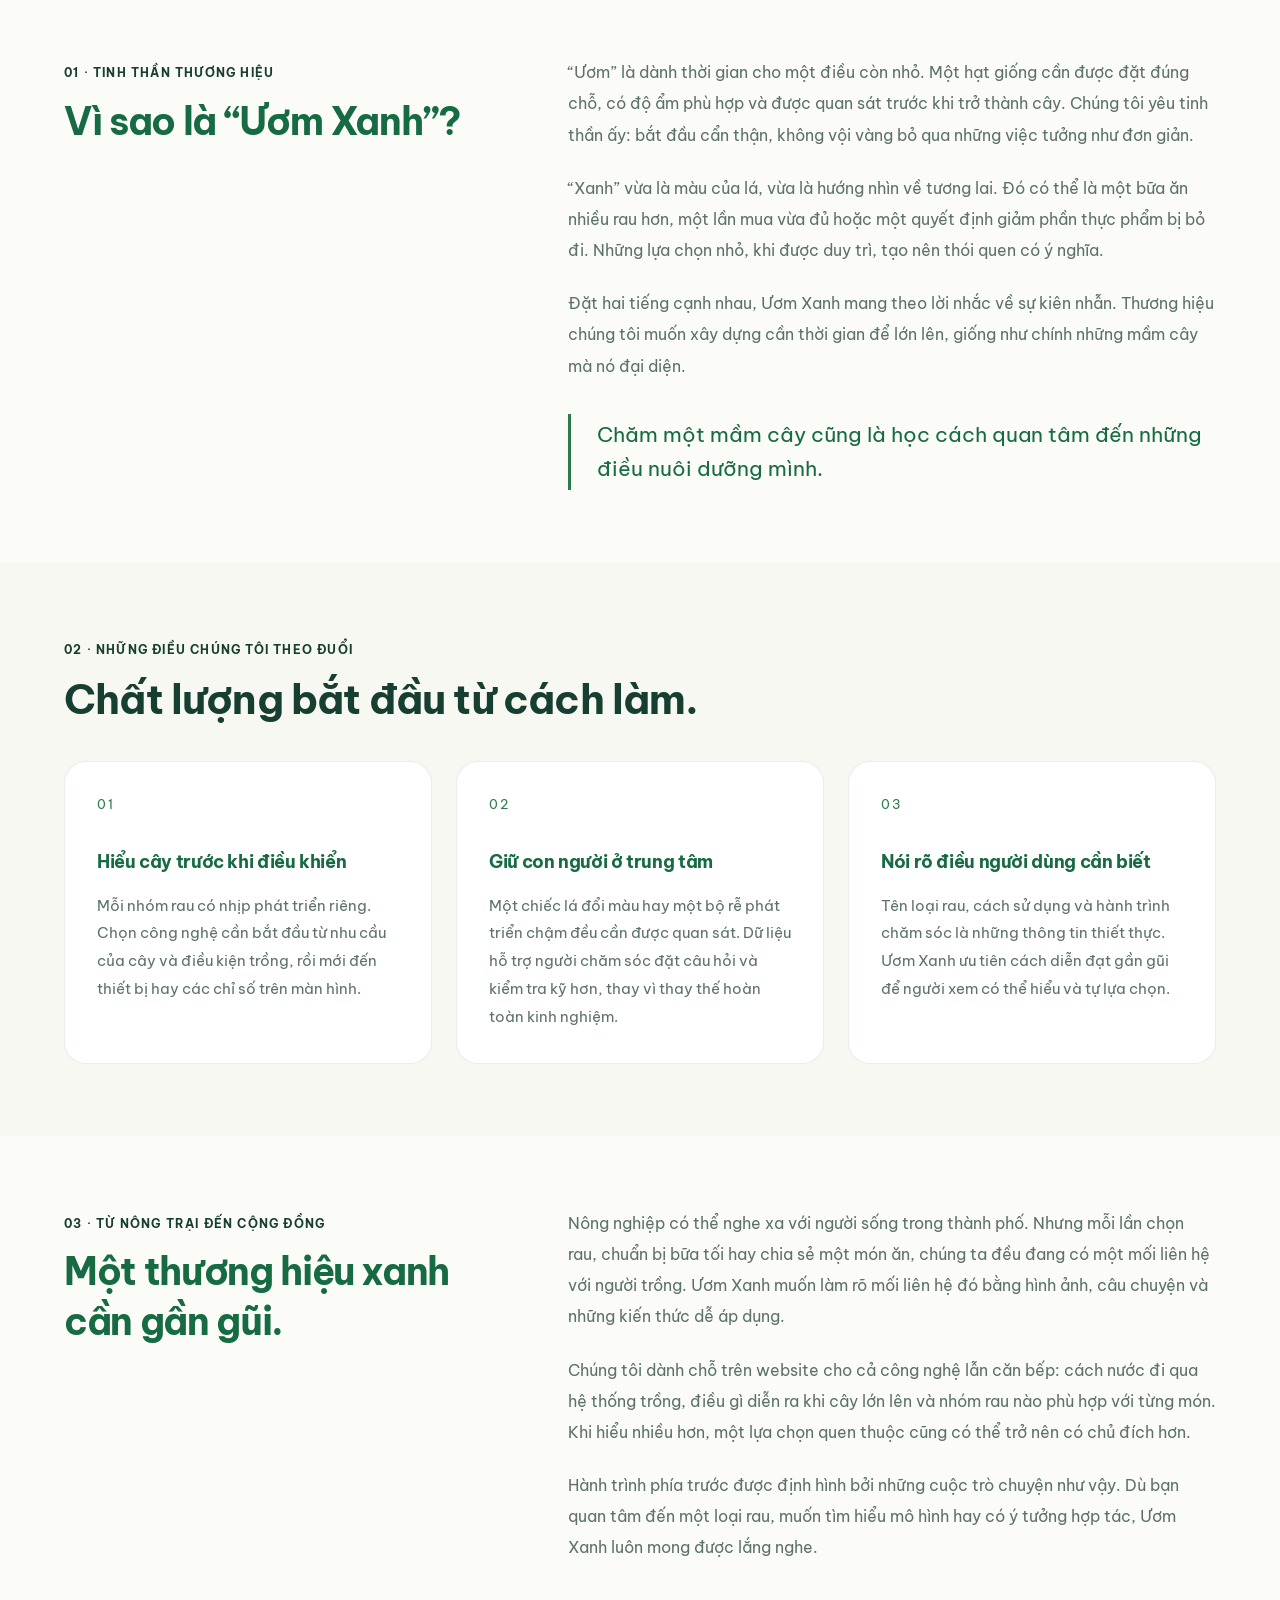
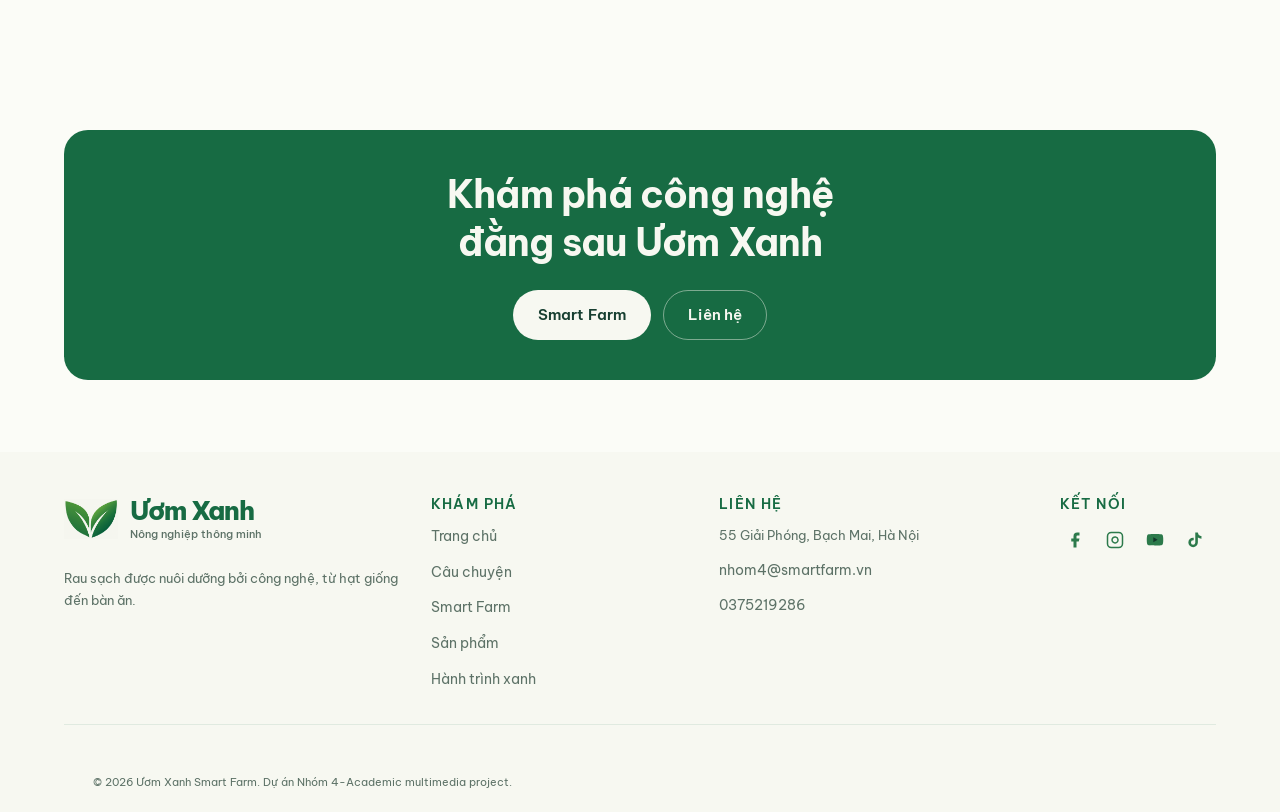
==== commit f102ad44: "Update" ====
--- a/lumileaf-smart-farm/pages/about.html
+++ b/lumileaf-smart-farm/pages/about.html
@@ -14,6 +14,7 @@
   <link rel="stylesheet" href="../css/responsive.css">
   <link rel="stylesheet" href="../css/brand.css">
   <link rel="stylesheet" href="../css/multimedia.css">
+  <link rel="stylesheet" href="../css/editorial.css">
 </head>
 <body>
 
@@ -73,7 +74,7 @@
       </div>
     </section>
 
-    <section class="section">
+<nav class="reading-nav container" aria-label="Nội dung trong trang"><a href="#ten-goi">Tên gọi</a><a href="#lua-chon">Cách làm</a><a href="#gan-gui">Kết nối</a></nav>    <section class="section">
       <div class="container">
         <div class="about-grid">
           <div class="intro__image reveal">
@@ -81,9 +82,9 @@
           </div>
           <div class="reveal reveal-delay-2">
             <span class="section__eyebrow">Câu chuyện</span>
-            <h2 class="section__title">Chúng tôi trồng sự tươi mới bằng dữ liệu.</h2>
-            <p class="section__desc">Ươm Xanh là một thương hiệu nông nghiệp thông minh được xây dựng với mong muốn kết nối công nghệ hiện đại với những giá trị tự nhiên.</p>
-            <p class="section__desc">Chúng tôi tin rằng công nghệ tốt nhất là công nghệ khiến những điều tự nhiên trở nên dễ hiểu và minh bạch hơn. Ươm Xanh được xây dựng như một nông trại thông minh thu nhỏ, nơi mỗi giai đoạn phát triển của cây được theo dõi bằng một quy trình rõ ràng.</p>
+            <h2 class="section__title">Bắt đầu từ một bữa ăn. Nghĩ xa hơn về ngày mai.</h2>
+            <p class="section__desc">Giữa nhịp sống thành phố, một bữa cơm có rau tươi là điều quen thuộc. Nhưng phía sau sự quen thuộc ấy là những câu hỏi đáng được quan tâm: rau đã lớn lên như thế nào, ai chăm sóc và hành trình đến căn bếp đã đi qua những đâu? Ươm Xanh bắt đầu từ mong muốn đưa những câu hỏi đó đến gần hơn với mỗi người.</p>
+            <p class="section__desc">Chúng tôi chọn nông nghiệp thông minh làm hướng đi: kết nối hiểu biết về cây trồng, sự chăm chút của con người và khả năng theo dõi của công nghệ. Mục tiêu là xây dựng một thương hiệu mà khi nhắc đến, người ta nhớ đến rau tươi, một quy trình dễ hiểu và cách sống biết quan tâm hơn đến nguồn thực phẩm của mình.</p>
           </div>
         </div>
       </div>
@@ -98,22 +99,22 @@
         <div class="mvv-grid reveal">
           <article class="mvv-card">
             <h3>Sứ mệnh</h3>
-            <p>Mang thực phẩm sạch, minh bạch và hiện đại đến gần hơn với người tiêu dùng.</p>
+            <p>Đưa rau tươi và kiến thức về cách trồng đến gần bữa ăn hằng ngày. Chúng tôi muốn việc lựa chọn thực phẩm bắt đầu từ sự hiểu biết, thay vì chỉ từ một lời giới thiệu trên bao bì.</p>
           </article>
           <article class="mvv-card">
             <h3>Tầm nhìn</h3>
-            <p>Xây dựng mô hình nông nghiệp đô thị thông minh, bền vững và thân thiện với môi trường.</p>
+            <p>Hướng đến mô hình nông nghiệp gần gũi với đô thị, nơi không gian trồng được tổ chức hợp lý và tài nguyên được sử dụng có cân nhắc. Một nông trại có thể trở thành cầu nối giữa người trồng và người ăn.</p>
           </article>
           <article class="mvv-card">
             <h3>Giá trị cốt lõi</h3>
-            <p>Tươi mới · Công nghệ · Minh bạch · Bền vững.</p>
+            <p>Tươi mới trong sản phẩm, chỉn chu trong chăm sóc, rõ ràng trong thông tin và có trách nhiệm với tài nguyên. Những giá trị này là cơ sở để Ươm Xanh lựa chọn cách phát triển lâu dài.</p>
           </article>
         </div>
 
       </div>
     </section>
 
-    <section class="section">
+<section class="section reading-section" id="ten-goi"><div class="container reading-layout"><header><span class="section__eyebrow">01 · Tinh thần thương hiệu</span><h2>Vì sao là “Ươm Xanh”?</h2></header><div class="reading-copy"><p>“Ươm” là dành thời gian cho một điều còn nhỏ. Một hạt giống cần được đặt đúng chỗ, có độ ẩm phù hợp và được quan sát trước khi trở thành cây. Chúng tôi yêu tinh thần ấy: bắt đầu cẩn thận, không vội vàng bỏ qua những việc tưởng như đơn giản.</p><p>“Xanh” vừa là màu của lá, vừa là hướng nhìn về tương lai. Đó có thể là một bữa ăn nhiều rau hơn, một lần mua vừa đủ hoặc một quyết định giảm phần thực phẩm bị bỏ đi. Những lựa chọn nhỏ, khi được duy trì, tạo nên thói quen có ý nghĩa.</p><p>Đặt hai tiếng cạnh nhau, Ươm Xanh mang theo lời nhắc về sự kiên nhẫn. Thương hiệu chúng tôi muốn xây dựng cần thời gian để lớn lên, giống như chính những mầm cây mà nó đại diện.</p><blockquote>Chăm một mầm cây cũng là học cách quan tâm đến những điều nuôi dưỡng mình.</blockquote></div></div></section><section class="section section--cream" id="lua-chon"><div class="container"><div class="section__header"><span class="section__eyebrow">02 · Những điều chúng tôi theo đuổi</span><h2 class="section__title">Chất lượng bắt đầu từ cách làm.</h2></div><div class="editorial-cards"><article><span class="editorial-number">01</span><h3>Hiểu cây trước khi điều khiển</h3><p>Mỗi nhóm rau có nhịp phát triển riêng. Chọn công nghệ cần bắt đầu từ nhu cầu của cây và điều kiện trồng, rồi mới đến thiết bị hay các chỉ số trên màn hình.</p></article><article><span class="editorial-number">02</span><h3>Giữ con người ở trung tâm</h3><p>Một chiếc lá đổi màu hay một bộ rễ phát triển chậm đều cần được quan sát. Dữ liệu hỗ trợ người chăm sóc đặt câu hỏi và kiểm tra kỹ hơn, thay vì thay thế hoàn toàn kinh nghiệm.</p></article><article><span class="editorial-number">03</span><h3>Nói rõ điều người dùng cần biết</h3><p>Tên loại rau, cách sử dụng và hành trình chăm sóc là những thông tin thiết thực. Ươm Xanh ưu tiên cách diễn đạt gần gũi để người xem có thể hiểu và tự lựa chọn.</p></article></div></div></section><section class="section reading-section" id="gan-gui"><div class="container reading-layout"><header><span class="section__eyebrow">03 · Từ nông trại đến cộng đồng</span><h2>Một thương hiệu xanh cần gần gũi.</h2></header><div class="reading-copy"><p>Nông nghiệp có thể nghe xa với người sống trong thành phố. Nhưng mỗi lần chọn rau, chuẩn bị bữa tối hay chia sẻ một món ăn, chúng ta đều đang có một mối liên hệ với người trồng. Ươm Xanh muốn làm rõ mối liên hệ đó bằng hình ảnh, câu chuyện và những kiến thức dễ áp dụng.</p><p>Chúng tôi dành chỗ trên website cho cả công nghệ lẫn căn bếp: cách nước đi qua hệ thống trồng, điều gì diễn ra khi cây lớn lên và nhóm rau nào phù hợp với từng món. Khi hiểu nhiều hơn, một lựa chọn quen thuộc cũng có thể trở nên có chủ đích hơn.</p><p>Hành trình phía trước được định hình bởi những cuộc trò chuyện như vậy. Dù bạn quan tâm đến một loại rau, muốn tìm hiểu mô hình hay có ý tưởng hợp tác, Ươm Xanh luôn mong được lắng nghe.</p></div></div></section>    <section class="section">
       <div class="container">
         <div class="cta-banner cta-banner--plain reveal">
           <div class="cta-banner__overlay"></div>
--- a/lumileaf-smart-farm/css/multimedia.css
+++ b/lumileaf-smart-farm/css/multimedia.css
@@ -54,3 +54,4 @@
  .film-meta { font-size: .76rem; }
  .journey-step__image:has(svg) { height: 56px; }
 }
+.metric-card__explanation { font-size:.95rem; line-height:1.6; color:var(--green-dark); margin-top:14px; }
--- a/lumileaf-smart-farm/css/editorial.css
+++ b/lumileaf-smart-farm/css/editorial.css
@@ -0,0 +1,41 @@
+/* Long-form brand pages: shared rhythm, comfortable line length and clear chapters. */
+.reading-nav { display:flex; flex-wrap:wrap; gap:12px 28px; padding-block:24px; border-bottom:1px solid var(--border); }
+.reading-nav a { color:var(--green-dark); font-size:.88rem; padding:8px 0; text-decoration:underline; text-underline-offset:6px; }
+.reading-layout { display:grid; grid-template-columns:minmax(0,.8fr) minmax(0,1.2fr); gap:72px; align-items:start; }
+.reading-layout h2 { font-size:clamp(1.8rem,3vw,2.8rem); line-height:1.3; letter-spacing:-.035em; color:var(--green-dark); max-width:18ch; }
+.reading-copy { max-width:66ch; }
+.reading-copy p { color:var(--text-secondary); line-height:1.95; font-size:1rem; margin:0 0 22px; }
+.reading-copy strong { color:var(--green-dark); font-weight:600; }
+.reading-copy blockquote { border-left:3px solid var(--green-main); margin:32px 0 0; padding:4px 0 4px 26px; font-size:1.3rem; line-height:1.65; color:var(--green-dark); }
+.editorial-cards { display:grid; grid-template-columns:repeat(3,minmax(0,1fr)); gap:24px; }
+.editorial-cards article { background:var(--white); border:1px solid var(--border); border-radius:22px; padding:32px; }
+.editorial-number { display:block; font-size:.8rem; letter-spacing:.15em; color:var(--green-main); margin-bottom:32px; }
+.editorial-cards h3 { font-size:1.15rem; line-height:1.5; color:var(--green-dark); margin-bottom:16px; }
+.editorial-cards p { font-size:.94rem; line-height:1.85; color:var(--text-secondary); }
+.editorial-faq details { border-bottom:1px solid var(--border); padding:22px 0; }
+.editorial-faq details:first-child { padding-top:0; }
+.editorial-faq summary { cursor:pointer; color:var(--green-dark); font-weight:600; line-height:1.65; padding-right:12px; }
+.editorial-faq p { padding-top:16px; line-height:1.9; color:var(--text-secondary); }
+.editorial-end { background:var(--green-soft); border-radius:24px; padding:56px; text-align:center; }
+.editorial-end h2 { font-size:clamp(1.8rem,3vw,2.6rem); color:var(--green-dark); margin:12px 0; }
+.editorial-end p { color:var(--text-secondary); margin:0 auto 28px; max-width:55ch; line-height:1.8; }
+.journey-vertical__content { align-items:start; }
+.journey-vertical__content img { position:sticky; top:110px; }
+.journey-vertical__content .section__desc { font-size:.96rem; line-height:1.85; margin-top:16px; }
+.mvv-card p { line-height:1.85; }
+.reading-section, [id] { scroll-margin-top:100px; }
+@media(max-width:900px) {
+ .reading-layout { grid-template-columns:1fr; gap:28px; }
+ .reading-layout h2 { max-width:26ch; }
+ .editorial-cards { grid-template-columns:1fr; }
+ .editorial-cards article { padding:28px; }
+ .editorial-number { margin-bottom:16px; }
+ .reading-copy { max-width:none; }
+}
+@media(max-width:600px) {
+ .reading-nav { gap:8px 20px; padding-block:16px; }
+ .reading-copy p { font-size:.94rem; line-height:1.85; }
+ .reading-copy blockquote { font-size:1.12rem; padding-left:20px; }
+ .editorial-end { width:calc(100% - 40px); padding:32px 22px; }
+ .journey-vertical__content img { position:static; }
+}
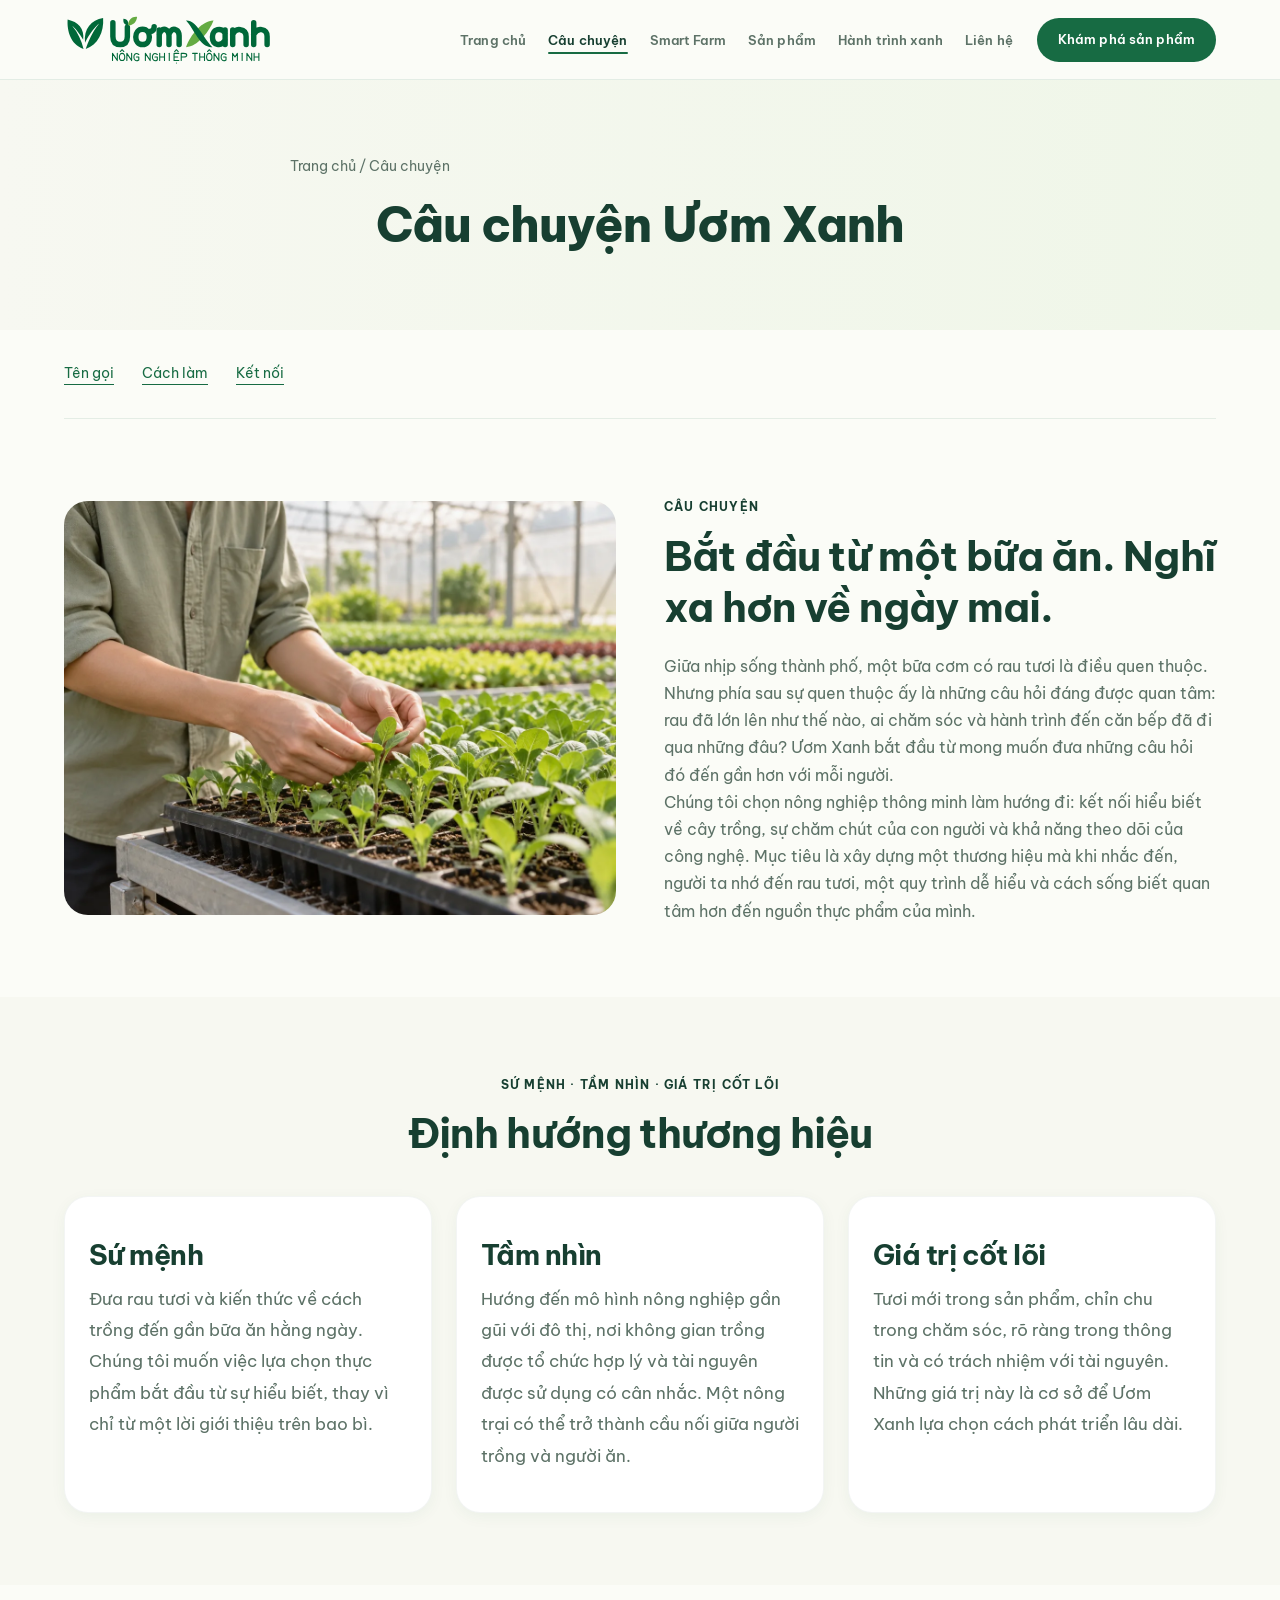
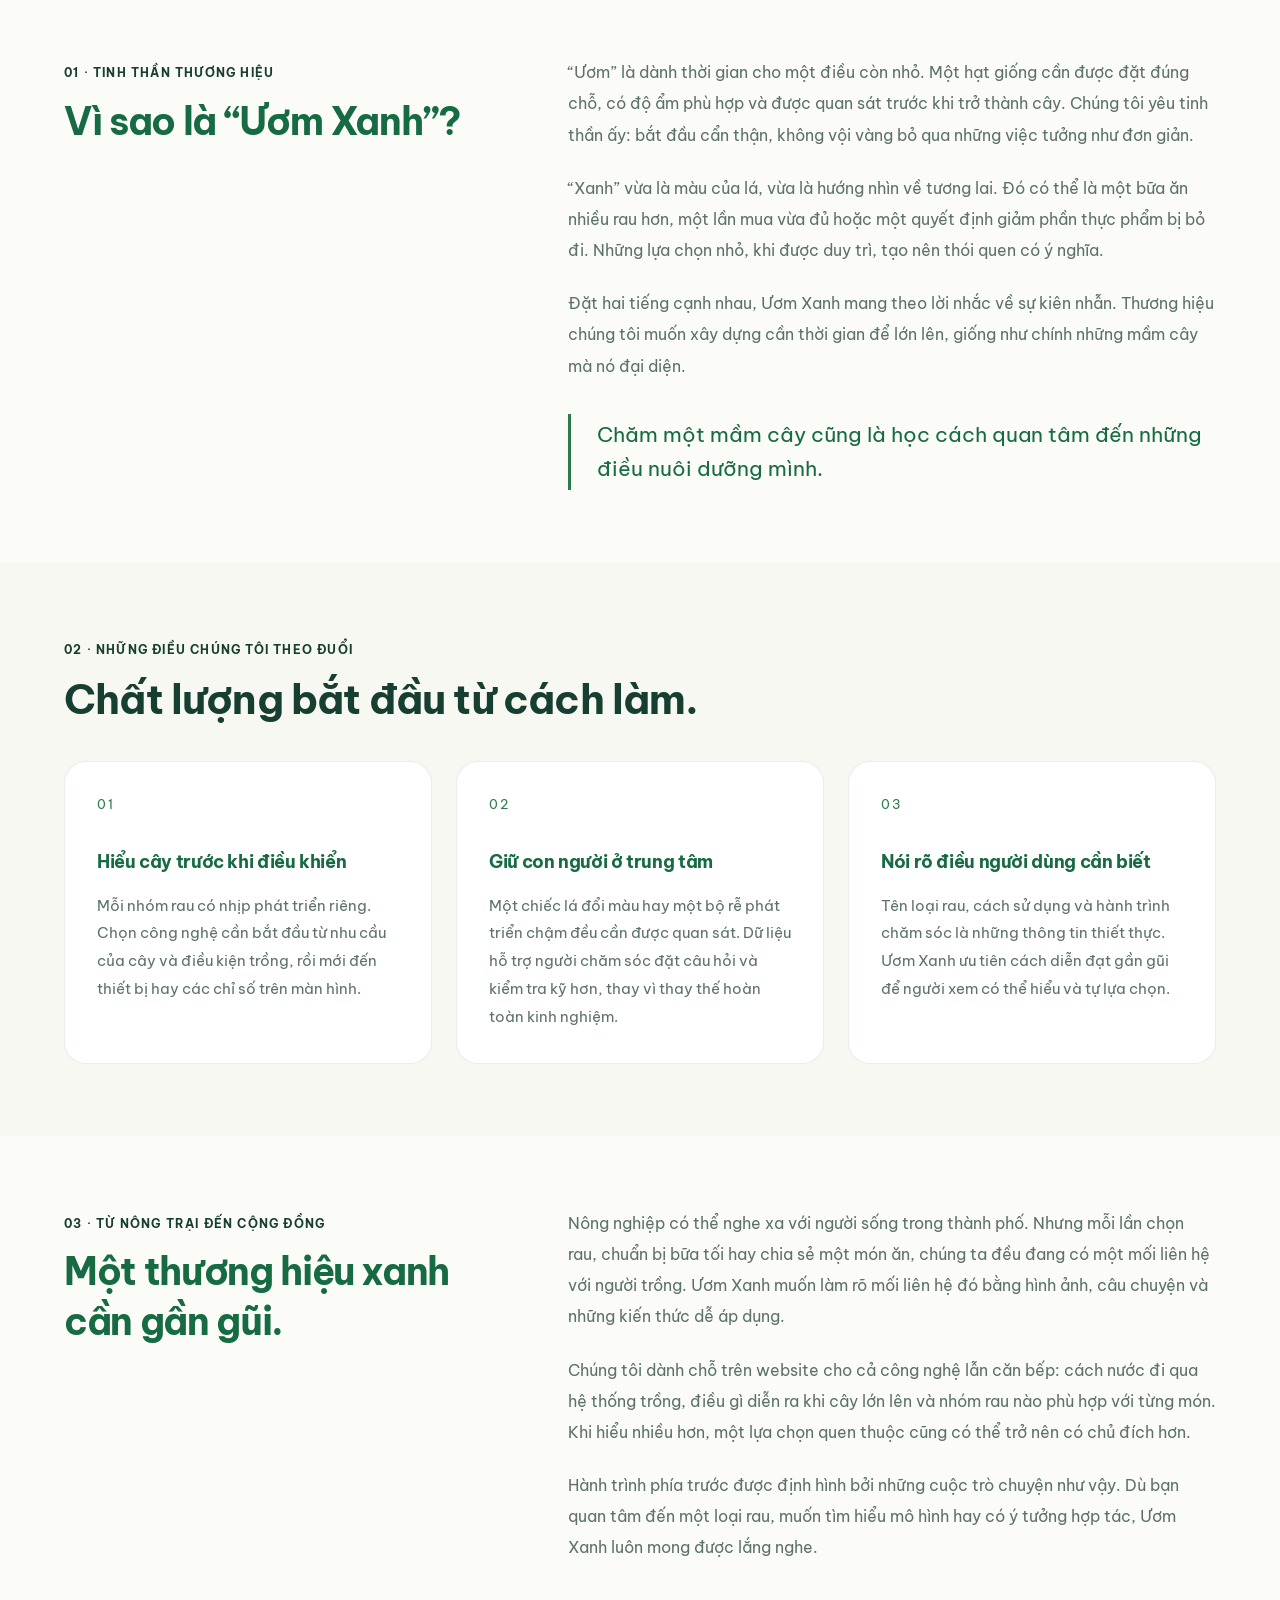
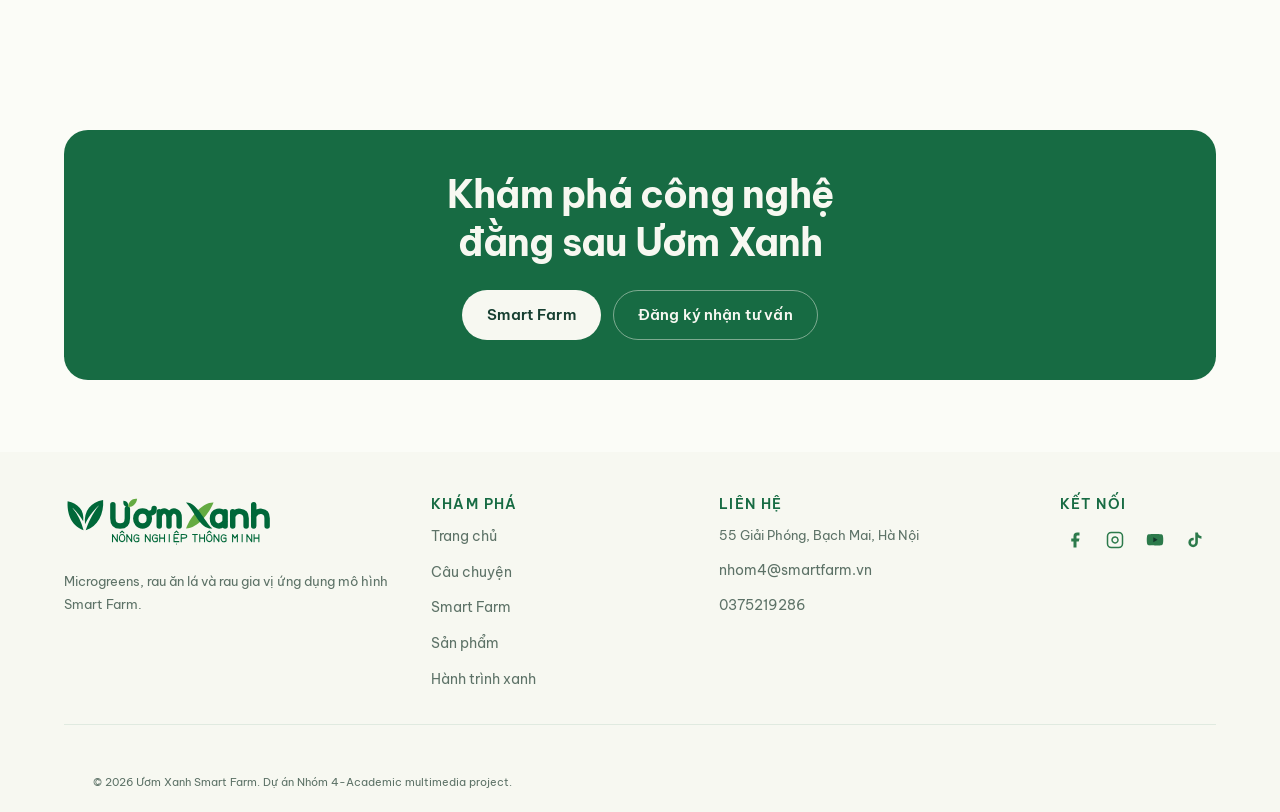
==== commit de99bcbc: "update website without large video" ====
--- a/lumileaf-smart-farm/pages/about.html
+++ b/lumileaf-smart-farm/pages/about.html
@@ -5,7 +5,7 @@
   <meta name="viewport" content="width=device-width, initial-scale=1.0">
   <meta name="description" content="Câu chuyện Ươm Xanh – Nông nghiệp thông minh - Sứ mệnh, tầm nhìn và giá trị thương hiệu nông nghiệp thông minh.">
   <title>Câu chuyện | Ươm Xanh – Nông nghiệp thông minh</title>
-  <link rel="icon" href="../assets/logo/two-leaves.svg" type="image/svg+xml">
+  <link rel="icon" href="../assets/logo/uom-xanh-favicon.svg" type="image/svg+xml">
   <link rel="stylesheet" href="../css/fonts.css">
   <link rel="stylesheet" href="../css/reset.css">
   <link rel="stylesheet" href="../css/variables.css">
@@ -21,11 +21,7 @@
   <header class="header" role="banner">
     <div class="container header__inner">
       <a href="../index.html" class="nav__logo" aria-label="Ươm Xanh - Trang chủ">
-        <div class="brand-icon"><img src="../assets/logo/two-leaves.svg" alt="" width="54" height="40"></div>
-        <div class="brand-logo">
-          <div class="brand-logo__main">Ươm Xanh</div>
-          <div class="brand-logo__sub">Nông nghiệp thông minh</div>
-        </div>
+        <img class="brand-lockup" src="../assets/logo/uom-xanh-horizontal.svg" alt="Ươm Xanh – Nông nghiệp thông minh" width="580" height="140">
       </a>
       <nav class="nav__menu" aria-label="Điều hướng chính">
         <ul class="nav__links">
@@ -36,7 +32,7 @@
           <li><a href="journey.html" class="nav__link">Hành trình xanh</a></li>
           <li><a href="contact.html" class="nav__link">Liên hệ</a></li>
         </ul>
-        <a href="smart-farm.html" class="btn btn--primary nav__cta">Khám phá nông trại</a>
+        <a href="products.html" class="btn btn--primary nav__cta">Khám phá sản phẩm</a>
       </nav>
       <button class="nav__toggle" aria-label="Mở menu" aria-expanded="false">
         <span></span><span></span><span></span>
@@ -49,11 +45,7 @@
     <div class="mobile-nav__overlay"></div>
     <nav class="mobile-nav__panel" aria-label="Menu di động">
 <a href="../index.html" class="nav__logo" aria-label="Ươm Xanh - Trang chủ">
-        <div class="brand-icon"><img src="../assets/logo/two-leaves.svg" alt="" width="54" height="40"></div>
-        <div class="brand-logo">
-          <div class="brand-logo__main">Ươm Xanh</div>
-          <div class="brand-logo__sub">Nông nghiệp thông minh</div>
-        </div>
+        <img class="brand-lockup" src="../assets/logo/uom-xanh-horizontal.svg" alt="Ươm Xanh – Nông nghiệp thông minh" width="580" height="140">
       </a>
       <a href="../index.html" class="mobile-nav__link">Trang chủ</a>
       <a href="about.html" class="mobile-nav__link">Câu chuyện</a>
@@ -61,7 +53,7 @@
       <a href="products.html" class="mobile-nav__link">Sản phẩm</a>
       <a href="journey.html" class="mobile-nav__link">Hành trình xanh</a>
       <a href="contact.html" class="mobile-nav__link">Liên hệ</a>
-      <a href="smart-farm.html" class="btn btn--primary mobile-nav__cta">Khám phá nông trại</a>
+      <a href="products.html" class="btn btn--primary mobile-nav__cta">Khám phá sản phẩm</a>
     </nav>
   </div>
 
@@ -122,7 +114,7 @@
             <h2 class="cta-banner__title">Khám phá công nghệ đằng sau Ươm Xanh</h2>
             <div class="cta-banner__actions">
               <a href="smart-farm.html" class="btn btn--light">Smart Farm</a>
-              <a href="contact.html" class="btn btn--ghost">Liên hệ</a>
+              <a href="contact.html" class="btn btn--ghost">Đăng ký nhận tư vấn</a>
             </div>
           </div>
         </div>
@@ -134,17 +126,13 @@
     <div class="container">
       <div class="footer__grid">
         <div class="footer__brand">
-          <a href="../index.html" class="nav__logo" aria-label="Trang chủ" style="margin-bottom: 24px; color: var(--white);">
-            <div class="brand-icon"><img src="../assets/logo/two-leaves.svg" alt="" width="54" height="40"></div>
-            <div class="brand-logo">
-              <div class="brand-logo__main">Ươm Xanh</div>
-              <div class="brand-logo__sub">Nông nghiệp thông minh</div>
-            </div>
+          <a href="../index.html" class="nav__logo" aria-label="Ươm Xanh – Trang chủ" style="margin-bottom: 24px; color: var(--white);">
+            <img class="brand-lockup" src="../assets/logo/uom-xanh-horizontal.svg" alt="Ươm Xanh – Nông nghiệp thông minh" width="580" height="140">
           </a>
-          <p class="footer__desc">Rau sạch được nuôi dưỡng bởi công nghệ, từ hạt giống đến bàn ăn.</p>
+          <p class="footer__desc">Microgreens, rau ăn lá và rau gia vị ứng dụng mô hình Smart Farm.</p>
         </div>
         <div>
-          <h4 class="footer__title">Khám phá</h4>
+          <h2 class="footer__title">Khám phá</h2>
           <ul class="footer__links">
             <li><a href="../index.html">Trang chủ</a></li>
             <li><a href="about.html">Câu chuyện</a></li>
@@ -154,7 +142,7 @@
           </ul>
         </div>
         <div>
-          <h4 class="footer__title">Liên hệ</h4>
+          <h2 class="footer__title">Liên hệ</h2>
           <ul class="footer__links">
             <li>55 Giải Phóng, Bạch Mai, Hà Nội</li>
             <li><a href="mailto:nhom4@smartfarm.vn">nhom4@smartfarm.vn</a></li>
@@ -162,7 +150,7 @@
           </ul>
         </div>
         <div>
-          <h4 class="footer__title">Kết nối</h4>
+          <h2 class="footer__title">Kết nối</h2>
           <div class="footer__social" role="group" aria-label="Kênh mạng xã hội đang cập nhật">
             <span aria-label="Facebook (chưa cập nhật)" title="Facebook — chưa cập nhật"><svg viewBox="0 0 24 24" fill="currentColor"><path d="M18 2h-3a5 5 0 0 0-5 5v3H7v4h3v8h4v-8h3l1-4h-4V7a1 1 0 0 1 1-1h3z"/></svg></span>
             <span aria-label="Instagram (chưa cập nhật)" title="Instagram — chưa cập nhật"><svg viewBox="0 0 24 24" fill="none" stroke="currentColor" stroke-width="2"><rect x="2" y="2" width="20" height="20" rx="5"/><path d="M16 11.37A4 4 0 1 1 12.63 8 4 4 0 0 1 16 11.37z"/><line x1="17.5" y1="6.5" x2="17.51" y2="6.5"/></svg></span>
--- a/lumileaf-smart-farm/css/brand.css
+++ b/lumileaf-smart-farm/css/brand.css
@@ -170,3 +170,7 @@
  .page-hero { min-height: 210px; padding-block: 44px; }
  .filter-chip { padding: 10px 14px; font-size: .8rem; }
 }
+/* Vector lockup dimensions reserve space before image loading. */
+.nav__logo .brand-lockup { display:block; width:210px; height:auto; aspect-ratio:580/140; max-width:100%; flex-shrink:0; }
+.nav__logo { flex-shrink:0; }
+@media(max-width:768px) { .nav__logo .brand-lockup { width:165px; } }
--- a/lumileaf-smart-farm/css/multimedia.css
+++ b/lumileaf-smart-farm/css/multimedia.css
@@ -55,3 +55,68 @@
  .journey-step__image:has(svg) { height: 56px; }
 }
 .metric-card__explanation { font-size:.95rem; line-height:1.6; color:var(--green-dark); margin-top:14px; }
+/* A shared nine-second CSS timeline keeps drawing and status synchronized. */
+.growth-heading { padding:24px 24px 0; }
+.growth-heading h3 { font-size:1.12rem; line-height:1.5; color:var(--green-dark); }
+.growth-farm svg { display:block; }
+.growth-farm .motion-farm__caption { align-items:flex-start; }
+.growth-farm .motion-farm__caption p { line-height:1.8; }
+.growth-farm [data-motion-toggle] { min-height:44px; padding:8px 12px; border:1px solid var(--green-main); border-radius:24px; text-decoration:none; color:var(--green-dark); }
+.growth-farm [data-motion-toggle]:focus-visible { outline:3px solid var(--green-main); outline-offset:4px; }
+.growth-status { position:relative; min-height:48px; margin:0 24px; color:var(--green-dark); font-size:.9rem; font-weight:600; }
+.growth-status span { display:block; position:absolute; inset:0; opacity:0; }
+.growth-status span:last-child { opacity:1; }
+.growth-roots { transform-origin:280px 240px; }
+.growth-stem { transform-origin:280px 233px; }
+.growth-leaves { transform-origin:280px 193px; }
+.growth-signal { transform-origin:426px 213px; }
+.growth-seed { transform-origin:280px 237px; }
+.growth-farm.motion-ready .growth-seed { animation:seed-cycle 9s linear infinite; }
+.growth-farm.motion-ready .growth-roots { animation:root-cycle 9s linear infinite; }
+.growth-farm.motion-ready .growth-stem { animation:stem-cycle 9s linear infinite; }
+.growth-farm.motion-ready .growth-leaves { animation:leaf-cycle 9s linear infinite; }
+.growth-farm.motion-ready .growth-flow { animation:flow-cycle 9s linear infinite; }
+.growth-farm.motion-ready .growth-drops { animation:drop-cycle 9s linear infinite; }
+.growth-farm.motion-ready .growth-signal { animation:signal-cycle 9s linear infinite; }
+.growth-farm.motion-ready .growth-led { animation:led-cycle 9s linear infinite; }
+.growth-farm.motion-ready .growth-harvest { animation:harvest-cycle 9s linear infinite; }
+.growth-farm.motion-ready .growth-status span { animation:status-one 9s step-end infinite; }
+.growth-farm.motion-ready .growth-status span:nth-child(2) { animation-name:status-two; }
+.growth-farm.motion-ready .growth-status span:nth-child(3) { animation-name:status-three; }
+.growth-farm.motion-ready .growth-status span:nth-child(4) { animation-name:status-four; }
+.growth-farm.motion-ready .growth-status span:nth-child(5) { animation-name:status-five; }
+@keyframes seed-cycle { 0%,100%{opacity:0;transform:scale(.5)} 6%,94%{opacity:1;transform:scale(1)} }
+@keyframes root-cycle { 0%,17%,100%{transform:scaleY(0);opacity:0} 34%,94%{transform:scaleY(1);opacity:1} }
+@keyframes stem-cycle { 0%,24%,100%{transform:scaleY(0);opacity:0} 42%,94%{transform:scaleY(1);opacity:1} }
+@keyframes leaf-cycle { 0%,39%,100%{transform:scale(.05);opacity:0} 58%,94%{transform:scale(1);opacity:1} }
+@keyframes flow-cycle { 0%{stroke-dashoffset:0} 100%{stroke-dashoffset:-126} }
+@keyframes drop-cycle { 0%,26%,51%,76%,100%{transform:translateY(0);opacity:0} 8%,33%,58%,83%{opacity:.8} 24%,49%,74%,98%{transform:translateY(44px);opacity:0} }
+@keyframes signal-cycle { 0%,59%,78%,100%{transform:scale(.7);opacity:0} 62%,81%{opacity:.7} 76%,95%{transform:scale(1.65);opacity:0} }
+@keyframes led-cycle { 0%,100%{opacity:.12} 40%,80%{opacity:.45} }
+@keyframes harvest-cycle { 0%,79%,100%{opacity:0} 84%,94%{opacity:1} }
+@keyframes status-one { 0%{opacity:1} 20%{opacity:0} }
+@keyframes status-two { 0%{opacity:0} 20%{opacity:1} 40%{opacity:0} }
+@keyframes status-three { 0%{opacity:0} 40%{opacity:1} 60%{opacity:0} }
+@keyframes status-four { 0%{opacity:0} 60%{opacity:1} 80%{opacity:0} }
+@keyframes status-five { 0%{opacity:0} 80%{opacity:1} }
+@media(prefers-reduced-motion:reduce) { .growth-farm.motion-ready * { animation:none!important; } .growth-status span { opacity:0!important; } .growth-status span:last-child { opacity:1!important; } }
+@media(max-width:400px) { .growth-heading { padding:20px 16px 0; } .growth-status { margin-inline:16px; font-size:.82rem; } }
+/* Product details and consultation: stable image boxes, readable mobile dialog. */
+.product-card__image { aspect-ratio:4/3; }
+.product-card__image img { width:100%; height:100%; object-fit:cover; }
+.product-card__flavor { color:var(--text-secondary); font-size:.85rem; line-height:1.7; margin-bottom:20px; }
+.product-card__actions { display:grid; gap:10px; margin-top:auto; }
+.product-card__actions .btn { width:100%; padding-inline:12px; font-size:.84rem; }
+#product-modal .modal__content { max-height:90dvh; overflow-y:auto; overscroll-behavior:contain; }
+#product-modal .modal__close { position:sticky; top:12px; margin:12px 12px 0 auto; display:flex; z-index:2; background:var(--white); border:1px solid var(--border); }
+.product-modal__layout { align-items:start; }
+.product-modal__image img { width:100%; height:auto; aspect-ratio:4/3; object-fit:cover; }
+.product-modal__detail span { overflow-wrap:anywhere; line-height:1.7; }
+.product-modal__consult { margin-top:20px; }
+#product-topic { width:100%; padding:14px; border:1px solid var(--border); border-radius:12px; background:var(--white); color:var(--text-main); font:inherit; }
+#contact-form { scroll-margin-top:100px; }
+#consult-email { margin-top:12px; }
+#product-modal :focus-visible { outline:3px solid var(--green-main); outline-offset:3px; }
+@media(max-width:600px) { #product-modal .product-modal__layout { display:grid; grid-template-columns:1fr; gap:20px; padding:16px; } #product-modal .product-modal__info { padding:0; } #product-modal .product-modal__image img { max-height:180px; } #product-modal .product-modal__detail { display:grid; grid-template-columns:1fr; gap:5px; } }
+
+#product-modal .product-modal__image img { min-height: 0; }
